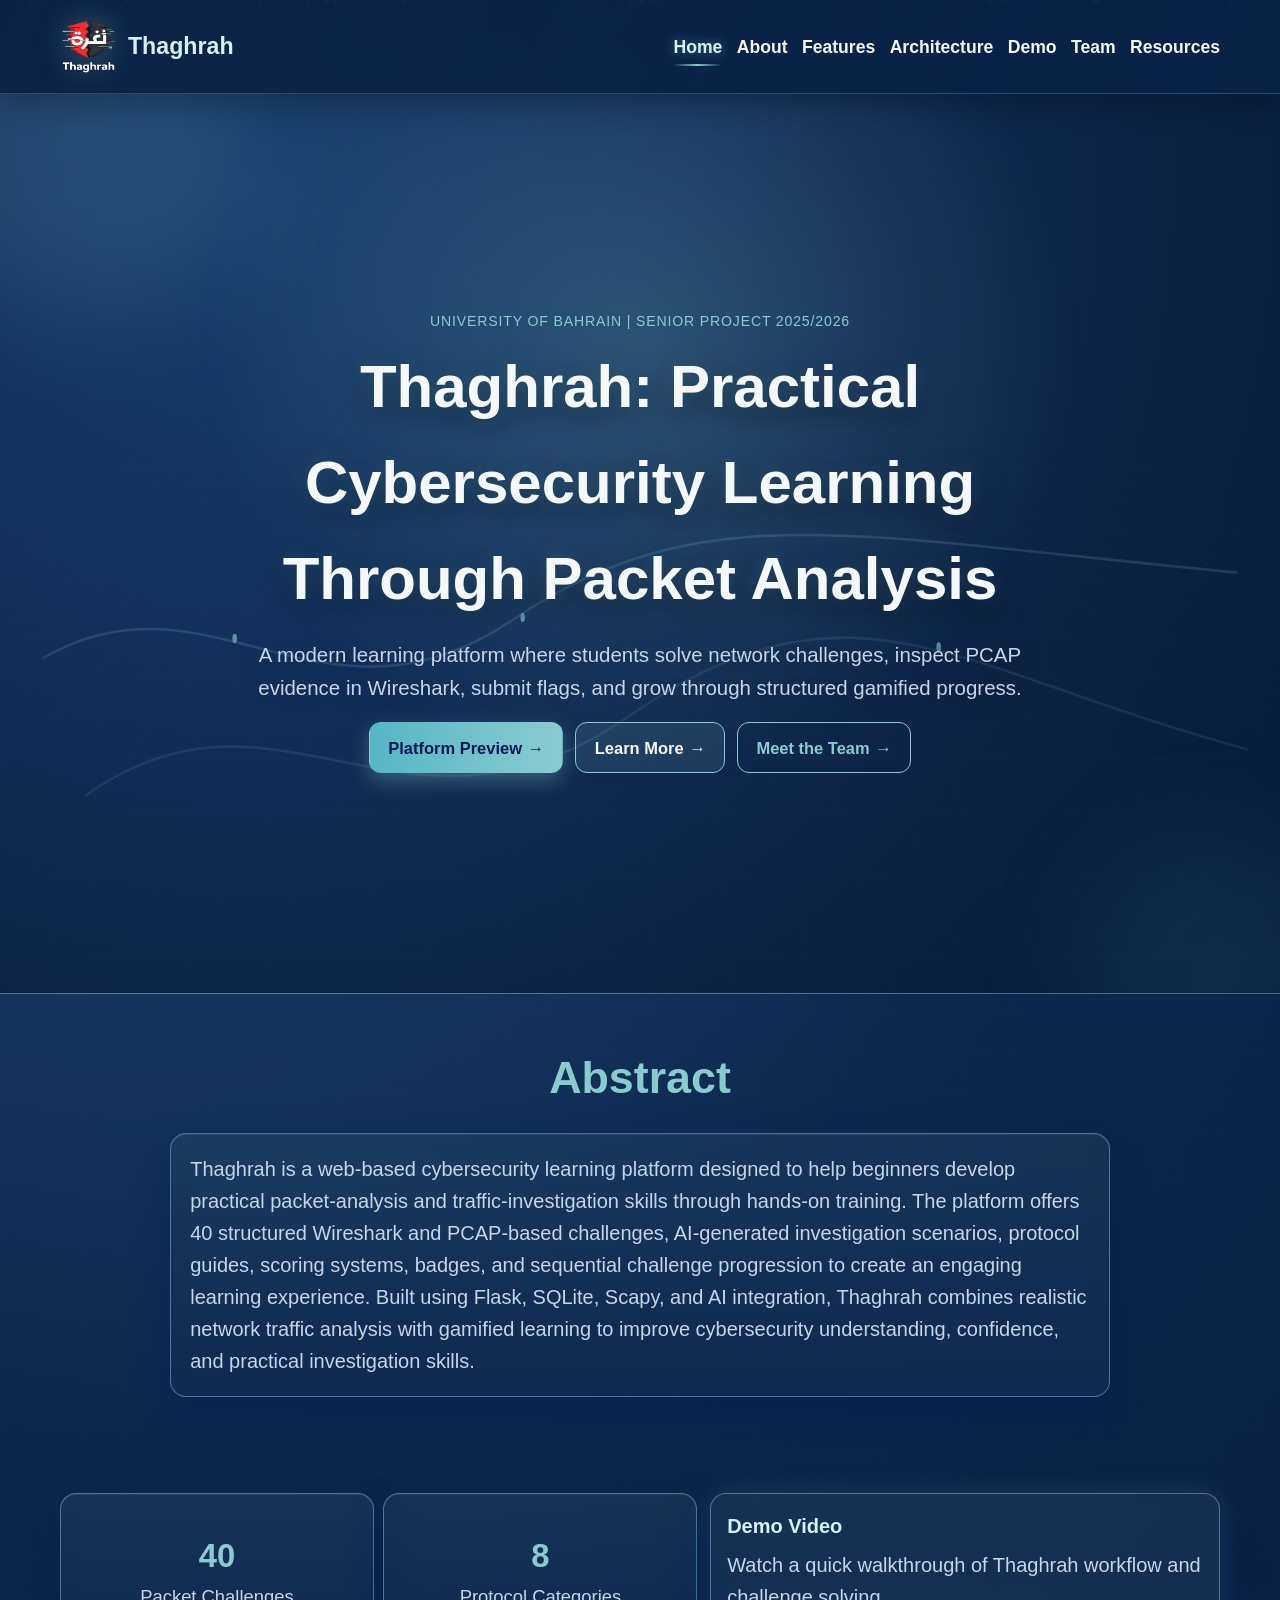
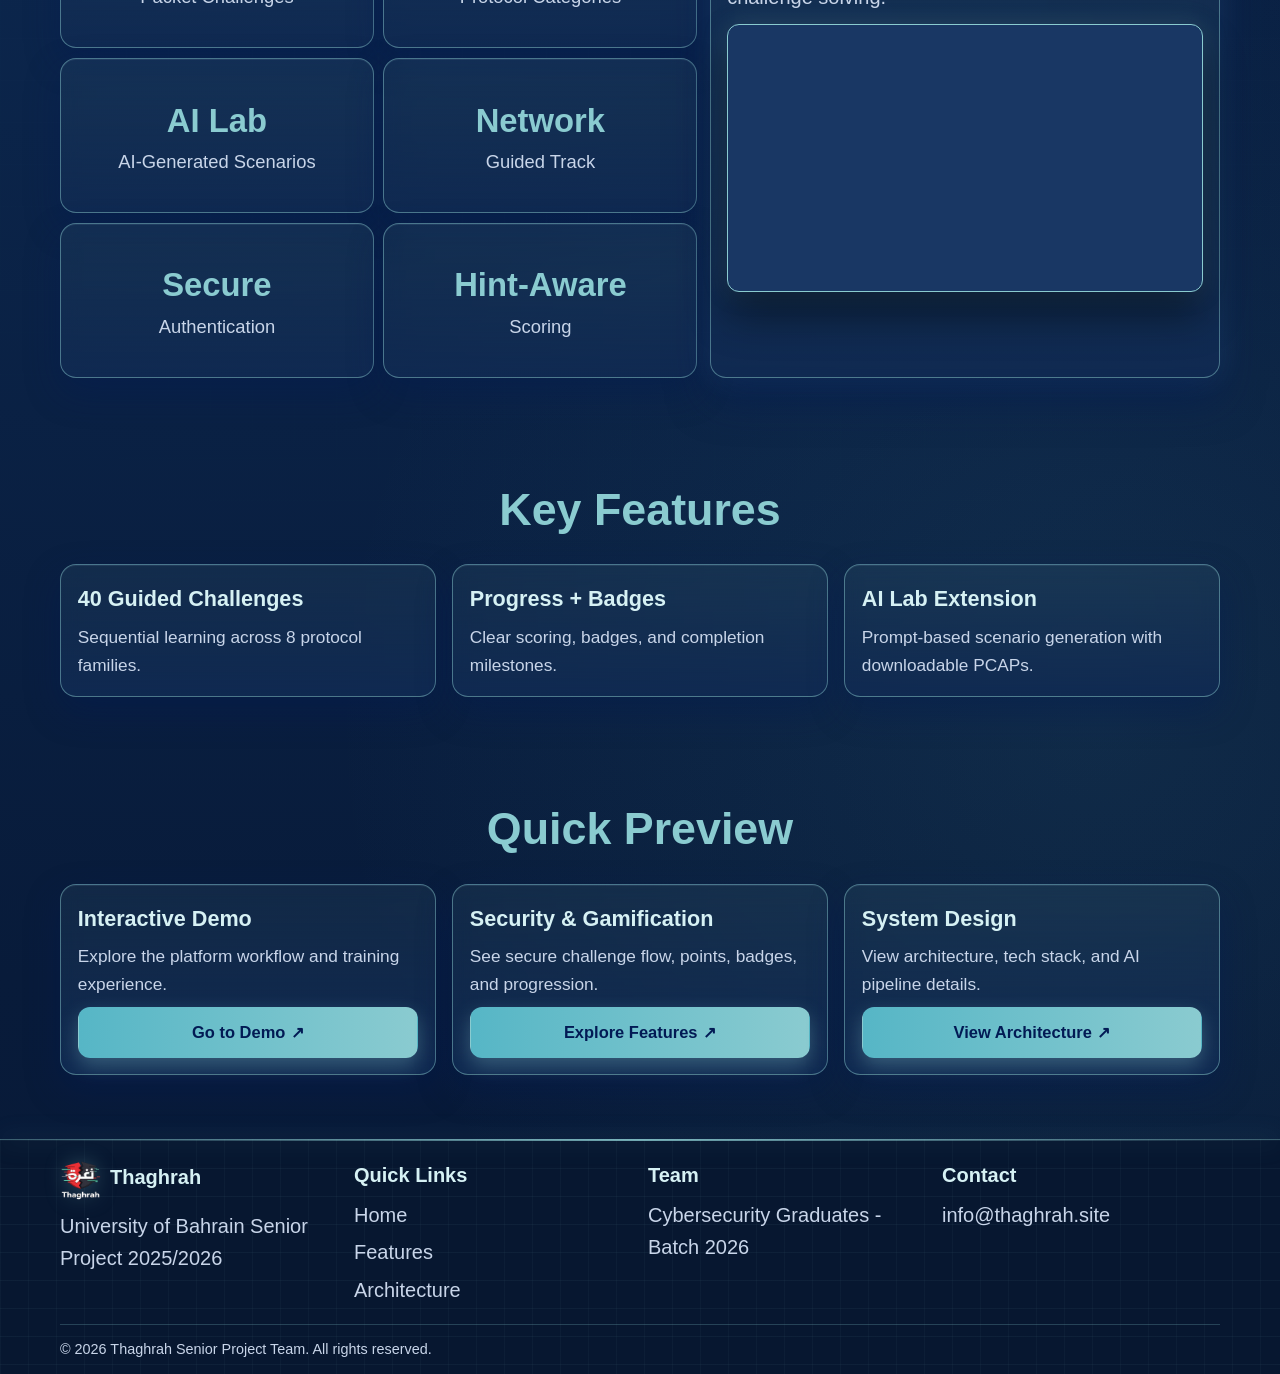
==== index.html @ 017e2196 "abstract" ====
<!doctype html>
<html lang="en">
  <head>
    <meta charset="UTF-8" />
    <meta name="viewport" content="width=device-width, initial-scale=1.0" />
    <title>Thaghrah | Home</title>
    <meta
      name="description"
      content="Thaghrah home page: cybersecurity learning through packet analysis, guided challenges, and AI-assisted Wireshark practice."
    />
    <link rel="stylesheet" href="./styles.css" />
    <script defer src="./js/app.js"></script>
  </head>
  <body data-page="home">
    <div id="site-nav"></div>

    <header class="hero hero-fullscreen">
      <div class="container hero-content">
        <p class="eyebrow">University of Bahrain | Senior Project 2025/2026</p>
        <h2>Thaghrah: Practical Cybersecurity Learning Through Packet Analysis</h2>
        <p class="hero-subtitle">
          A modern learning platform where students solve network challenges, inspect PCAP
          evidence in Wireshark, submit flags, and grow through structured gamified progress.
        </p>
        <div class="hero-actions">
          <a class="btn primary" href="./demo.html">Platform Preview</a>
          <a class="btn ghost" href="./about.html">Learn More</a>
          <a class="btn outline" href="./team.html">Meet the Team</a>
        </div>
      </div>
    </header>

    <main>
      <section class="container section">
        <h3 class="section-heading">Abstract</h3>
        <div class="info-banner">
          Thaghrah is a web-based cybersecurity learning platform designed to help beginners develop practical packet-analysis and traffic-investigation skills through hands-on training. The platform offers 40 structured Wireshark and PCAP-based challenges, AI-generated investigation scenarios, protocol guides, scoring systems, badges, and sequential challenge progression to create an engaging learning experience. Built using Flask, SQLite, Scapy, and AI integration, Thaghrah combines realistic network traffic analysis with gamified learning to improve cybersecurity understanding, confidence, and practical investigation skills.
        </div>
      </section>

      <section class="container section overview-layout">
        <div class="stats-row">
          <div class="mini-stat counter-card">
            <strong class="counter" data-count="40">0</strong><span>Packet Challenges</span>
          </div>
          <div class="mini-stat counter-card">
            <strong class="counter" data-count="8">0</strong><span>Protocol Categories</span>
          </div>
          <div class="mini-stat counter-card">
            <strong class="counter" data-count="1" data-final-text="AI Lab">0</strong><span>AI-Generated Scenarios</span>
          </div>
          <div class="mini-stat counter-card">
            <strong class="counter" data-count="1" data-final-text="Network">0</strong><span>Guided Track</span>
          </div>
          <div class="mini-stat">
            <strong>Secure</strong><span>Authentication</span>
          </div>
          <div class="mini-stat">
            <strong>Hint-Aware</strong><span>Scoring</span>
          </div>
        </div>
        <aside class="demo-video-panel">
          <h4>Demo Video</h4>
          <p>Watch a quick walkthrough of Thaghrah workflow and challenge solving.</p>
          <div class="video-frame">
            <iframe
              src="https://www.youtube.com/embed/"
              title="Thaghrah Demo Video"
              loading="lazy"
              allow="accelerometer; autoplay; clipboard-write; encrypted-media; gyroscope; picture-in-picture; web-share"
              allowfullscreen
            ></iframe>
          </div>
        </aside>
      </section>

      <section class="container section">
        <h3 class="section-heading">Key Features</h3>
        <div class="info-grid">
          <article class="info-card"><h4>40 Guided Challenges</h4><p>Sequential learning across 8 protocol families.</p></article>
          <article class="info-card"><h4>Progress + Badges</h4><p>Clear scoring, badges, and completion milestones.</p></article>
          <article class="info-card"><h4>AI Lab Extension</h4><p>Prompt-based scenario generation with downloadable PCAPs.</p></article>
        </div>
      </section>

      <section class="container section">
        <h3 class="section-heading">Quick Preview</h3>
        <div class="info-grid">
          <article class="info-card"><h4>Interactive Demo</h4><p>Explore the platform workflow and training experience.</p><a class="btn primary block" href="./demo.html">Go to Demo</a></article>
          <article class="info-card"><h4>Security & Gamification</h4><p>See secure challenge flow, points, badges, and progression.</p><a class="btn primary block" href="./features.html">Explore Features</a></article>
          <article class="info-card"><h4>System Design</h4><p>View architecture, tech stack, and AI pipeline details.</p><a class="btn primary block" href="./architecture.html">View Architecture</a></article>
        </div>
      </section>
    </main>

    <div id="site-footer"></div>
    <button id="scrollTopBtn" class="scroll-top" type="button" aria-label="Scroll to top">↑</button>
  </body>
</html>
---- styles.css ----
:root {
  --bg: #081b3a;
  --bg-soft: #102a52;
  --bg-soft-2: #193764;
  --text: #f5f8fb;
  --muted: #c8d5e9;
  --accent: #8acbd0;
  --accent-strong: #56b6c6;
  --accent-soft: #d6f1f4;
  --card-border: #8acbd0;
}

* { box-sizing: border-box; }
html { scroll-behavior: smooth; }
body {
  margin: 0;
  font-family: Inter, Arial, sans-serif;
  line-height: 1.6;
  font-size: 20px;
  background: radial-gradient(circle at 10% 10%, #0f315f 0%, #081b3a 42%, #06132a 100%);
  background-size: 170% 170%;
  animation: bodyGradientShift 20s ease-in-out infinite;
  color: var(--text);
  opacity: 0;
  transform: translateY(16px);
  transition: opacity 0.32s ease, transform 0.42s ease;
  position: relative;
  overflow-x: hidden;
}
body::before,
body::after {
  content: "";
  position: fixed;
  inset: 0;
  pointer-events: none;
  z-index: -2;
}
body::before {
  background:
    linear-gradient(rgba(138, 203, 208, 0.06) 1px, transparent 1px),
    linear-gradient(90deg, rgba(138, 203, 208, 0.05) 1px, transparent 1px);
  background-size: 42px 42px, 42px 42px;
  mask-image: radial-gradient(circle at 50% 35%, rgba(0, 0, 0, 0.75), transparent 78%);
  opacity: 0.38;
}
body::after {
  z-index: -1;
  background:
    radial-gradient(circle at 12% 18%, rgba(138, 203, 208, 0.12) 0%, transparent 34%),
    radial-gradient(circle at 86% 78%, rgba(86, 182, 198, 0.1) 0%, transparent 30%);
}
body.page-ready { opacity: 1; transform: translateY(0); }
body.page-leaving { opacity: 0; transform: translateY(16px) scale(0.995); }

.container { width: min(1160px, 92%); margin: 0 auto; }
.section { padding: 3rem 0; }
a { color: var(--accent); }

.site-nav-wrap {
  position: sticky;
  top: 0;
  z-index: 30;
  backdrop-filter: blur(14px);
  background: linear-gradient(120deg, rgba(8, 27, 58, 0.68), rgba(9, 33, 70, 0.78));
  border-bottom: 1px solid rgba(138, 203, 208, 0.25);
  box-shadow: 0 10px 28px rgba(0, 0, 0, 0.24);
}

.hero {
  background: radial-gradient(circle at 20% 10%, #18406f 0%, #122f5b 36%, #0c2345 68%, #081b3a 100%);
  border-bottom: 1px solid rgba(138, 203, 208, 0.45);
  padding-bottom: 2.1rem;
  min-height: 56vh;
  display: flex;
  flex-direction: column;
  position: relative;
  overflow: hidden;
  isolation: isolate;
}

.nav { display: flex; align-items: center; justify-content: space-between; gap: 1rem; padding: 1.1rem 0; }
.nav h1 { margin: 0; color: var(--accent-soft); font-size: 1.45rem; }
.brand {
  display: inline-flex;
  align-items: center;
  gap: 0.62rem;
  text-decoration: none;
}
.brand-logo {
  width: 58px;
  height: 58px;
  object-fit: contain;
  filter: drop-shadow(0 0 14px rgba(138, 203, 208, 0.3));
}
.menu-toggle { display: none; background: transparent; color: var(--accent); border: 1px solid var(--card-border); border-radius: 10px; padding: 0.5rem 0.8rem; }
.nav-links { display: flex; align-items: center; gap: 0.9rem; }
.nav-links a {
  text-decoration: none;
  color: var(--text);
  font-weight: 600;
  font-size: 1.1rem;
  position: relative;
  transition: color 0.24s ease;
}
.nav-links a::after {
  content: "";
  position: absolute;
  left: 0;
  right: 0;
  bottom: -5px;
  height: 2px;
  background: linear-gradient(90deg, rgba(138, 203, 208, 0), var(--accent), rgba(138, 203, 208, 0));
  transform: scaleX(0);
  transform-origin: center;
  transition: transform 0.28s ease;
}
.nav-links a:hover::after,
.nav-links a.active::after { transform: scaleX(1); }
.nav-links a.active { color: var(--accent-soft); text-shadow: 0 0 12px rgba(138, 203, 208, 0.45); }

.btn {
  text-decoration: none;
  background: linear-gradient(90deg, #5dbcc8 0%, #8acbd0 100%);
  color: #021a54;
  padding: 0.7rem 1.15rem;
  border-radius: 12px;
  font-weight: 700;
  font-size: 1.03rem;
  border: 1px solid transparent;
  box-shadow: 0 8px 20px rgba(138, 203, 208, 0.32);
  transition: transform 0.24s ease, box-shadow 0.24s ease, filter 0.24s ease;
  position: relative;
  overflow: hidden;
}
.btn::after {
  content: "→";
  margin-left: 0.35rem;
  display: inline-block;
  transform: translateX(0);
  transition: transform 0.2s ease;
}
.btn:hover { transform: translateY(-2px) scale(1.015); box-shadow: 0 14px 32px rgba(138, 203, 208, 0.5); filter: saturate(1.08); }
.btn:hover::after { transform: translateX(4px); }
.btn:active { transform: translateY(1px) scale(0.99); }
.btn.ghost { background: rgba(138, 203, 208, 0.12); color: var(--text); border-color: var(--card-border); box-shadow: none; }
.btn.outline { background: transparent; color: var(--accent); border-color: var(--accent); box-shadow: none; }
.btn.primary { background: linear-gradient(90deg, var(--accent-strong) 0%, var(--accent) 100%); }
.btn.block { display: block; width: 100%; text-align: center; margin-top: 0.5rem; }
.btn.block::after { content: "↗"; }

.hero::before,
.hero::after {
  content: "";
  position: absolute;
  border-radius: 999px;
  filter: blur(60px);
  opacity: 0.35;
  pointer-events: none;
}

.hero::before {
  width: 340px;
  height: 340px;
  background: rgba(138, 203, 208, 0.35);
  top: -120px;
  left: -90px;
  animation: heroOrbDriftA 10.5s ease-in-out infinite;
}

.hero::after {
  width: 280px;
  height: 280px;
  background: rgba(86, 182, 198, 0.28);
  bottom: -120px;
  right: -80px;
  animation: heroOrbDriftB 12.5s ease-in-out infinite;
}
.hero-grid,
.hero-spotlight,
.hero-network {
  position: absolute;
  pointer-events: none;
  inset: 0;
}
.hero-grid {
  background:
    linear-gradient(rgba(138, 203, 208, 0.1) 1px, transparent 1px),
    linear-gradient(90deg, rgba(138, 203, 208, 0.08) 1px, transparent 1px);
  background-size: 38px 38px, 38px 38px;
  mask-image: linear-gradient(to bottom, rgba(0, 0, 0, 0.9), transparent 85%);
  opacity: 0.22;
  transform: perspective(600px) rotateX(56deg) translateY(130px);
  transform-origin: center;
}
.hero-spotlight {
  background: radial-gradient(circle at 50% 28%, rgba(138, 203, 208, 0.22), transparent 48%);
  filter: blur(14px);
  animation: heroSpotPulse 7s ease-in-out infinite;
}
.hero-network {
  z-index: 0;
  opacity: 0.62;
  mix-blend-mode: screen;
}
.hero-content h2 {
  text-shadow: 0 8px 30px rgba(0, 0, 0, 0.5), 0 0 22px rgba(138, 203, 208, 0.22);
}
.hero-subtitle {
  text-shadow: 0 4px 22px rgba(2, 26, 84, 0.4);
}
.hero-content > * { position: relative; z-index: 2; }

.hero-content { text-align: center; padding: 2rem 0 0.6rem; position: relative; z-index: 1; }
.hero-content {
  margin-top: auto;
  margin-bottom: auto;
}
.eyebrow { color: var(--accent); text-transform: uppercase; letter-spacing: 0.06em; font-size: 0.88rem; margin: 0 0 0.4rem; }
.hero-content h2 {
  margin: 0.45rem auto 0.75rem;
  font-size: clamp(2.25rem, 4.9vw, 3.75rem);
  max-width: 900px;
  text-wrap: balance;
}
.hero-fullscreen { min-height: 100vh; }
.hero-fullscreen .hero-content {
  margin-top: auto;
  margin-bottom: auto;
  padding: 2.2rem 0 0.4rem;
}
.hero-subtitle { max-width: 840px; margin: 0 auto; color: var(--muted); font-size: 1.28rem; }
.hero-actions { margin-top: 1.1rem; display: flex; justify-content: center; gap: 0.75rem; flex-wrap: wrap; }

.section-heading { text-align: center; color: var(--accent); font-size: clamp(2rem, 3.5vw, 3rem); margin: 0 0 1.2rem; }
.section-heading.left { text-align: left; }
.section-subtitle { text-align: center; color: var(--muted); margin-top: -0.5rem; margin-bottom: 1.2rem; }

.glass {
  background: linear-gradient(180deg, rgba(138, 203, 208, 0.08) 0%, rgba(16, 42, 82, 0.94) 100%);
  border: 1px solid var(--card-border);
  border-radius: 16px;
  box-shadow: 0 10px 24px rgba(2, 26, 84, 0.28);
}

.overview-layout { display: grid; grid-template-columns: 1.25fr 1fr; gap: 0.8rem; align-items: stretch; }
.stats-row { display: grid; grid-template-columns: repeat(2, minmax(0, 1fr)); gap: 0.6rem; }
.mini-stat {
  padding: 1.35rem 1rem;
  min-height: 155px;
  text-align: center;
  display: flex;
  flex-direction: column;
  justify-content: center;
}
.mini-stat strong { display: block; font-size: 2.05rem; color: var(--accent); }
.mini-stat span { color: var(--muted); font-size: 1.15rem; }
.mini-stat, .demo-video-panel, .solution-card, .info-card, .team-card, .resource-card, .security-card, .gamification-card, .category-card, .flow-step, .tech-chip, .content-panel, .info-banner, .architecture-diagram-wrap { background: linear-gradient(180deg, rgba(138, 203, 208, 0.08) 0%, rgba(16, 42, 82, 0.94) 100%); border: 1px solid var(--card-border); border-radius: 16px; box-shadow: 0 10px 24px rgba(2, 26, 84, 0.28); }
.mini-stat, .demo-video-panel, .solution-card, .info-card, .team-card, .resource-card, .security-card, .gamification-card, .category-card, .flow-step, .tech-chip, .content-panel, .info-banner, .architecture-diagram-wrap {
  backdrop-filter: blur(9px);
  border-color: rgba(138, 203, 208, 0.48);
  box-shadow: 0 14px 34px rgba(2, 26, 84, 0.38), inset 0 1px 0 rgba(214, 241, 244, 0.08);
  transition: transform 0.26s ease, box-shadow 0.26s ease, border-color 0.26s ease, filter 0.26s ease;
  position: relative;
}
.mini-stat::before, .demo-video-panel::before, .solution-card::before, .info-card::before, .team-card::before, .resource-card::before, .security-card::before, .gamification-card::before, .category-card::before, .flow-step::before, .tech-chip::before {
  content: "";
  position: absolute;
  inset: -1px;
  border-radius: inherit;
  background: radial-gradient(240px circle at var(--mx, 50%) var(--my, 50%), rgba(138, 203, 208, 0.2), transparent 55%);
  opacity: 0;
  transition: opacity 0.25s ease;
  pointer-events: none;
}
.mini-stat:hover::before, .demo-video-panel:hover::before, .solution-card:hover::before, .info-card:hover::before, .team-card:hover::before, .resource-card:hover::before, .security-card:hover::before, .gamification-card:hover::before, .category-card:hover::before, .flow-step:hover::before, .tech-chip:hover::before { opacity: 1; }

.demo-video-panel {
  padding: 1rem;
  box-shadow: 0 20px 42px rgba(2, 26, 84, 0.5), 0 0 30px rgba(138, 203, 208, 0.15);
}
.demo-video-panel h4 { margin: 0 0 0.4rem; color: var(--accent-soft); font-size: 1.25rem; }
.demo-video-panel p { margin: 0 0 0.7rem; color: var(--muted); }
.video-frame {
  border-radius: 12px;
  overflow: hidden;
  border: 1px solid var(--card-border);
  background: var(--bg-soft-2);
  aspect-ratio: 16 / 9;
  box-shadow: 0 24px 40px rgba(0, 0, 0, 0.42), 0 0 26px rgba(138, 203, 208, 0.17);
}
.video-frame iframe {
  transform: scale(1.01);
  transition: transform 0.55s ease, filter 0.55s ease;
  filter: saturate(1.05) contrast(1.04);
}
.demo-video-panel:hover .video-frame iframe {
  transform: scale(1.03);
}
.video-frame iframe { width: 100%; height: 100%; border: 0; }

.content-panel, .info-banner { padding: 1.2rem; max-width: 940px; margin: 0 auto; color: var(--muted); }
.solution-grid, .info-grid, .team-grid, .resources-grid, .security-grid, .gamification-grid { display: grid; grid-template-columns: repeat(3, minmax(0, 1fr)); gap: 1rem; }
.solution-card, .info-card, .team-card, .resource-card, .security-card, .gamification-card, .category-card { padding: 1.05rem; }
.solution-card:hover, .info-card:hover, .team-card:hover, .resource-card:hover, .security-card:hover, .gamification-card:hover, .category-card:hover, .flow-step:hover, .mini-stat:hover, .tech-chip:hover {
  transform: translateY(-7px) scale(1.01);
  box-shadow: 0 20px 36px rgba(2, 26, 84, 0.52), 0 0 0 1px rgba(138, 203, 208, 0.5), 0 0 20px rgba(138, 203, 208, 0.2);
}
.solution-card h4, .info-card h4, .team-card h4, .resource-card h4, .security-card h4, .gamification-card h4, .category-card h4 { margin: 0 0 0.45rem; color: var(--accent-soft); }
.solution-card h4, .info-card h4, .team-card h4, .resource-card h4, .security-card h4, .gamification-card h4, .category-card h4 { font-size: 1.35rem; }
.solution-card p, .info-card p, .team-card p, .resource-card p, .security-card p, .gamification-card p, .category-card p { margin: 0; color: var(--muted); font-size: 1.08rem; }
.resource-card p { min-height: 58px; margin-bottom: 0.7rem; }
.problem-grid .problem-card {
  min-height: 255px;
  display: flex;
  flex-direction: column;
  gap: 0.5rem;
}
.problem-icon {
  width: 48px;
  height: 48px;
  border-radius: 12px;
  display: grid;
  place-items: center;
  border: 1px solid rgba(138, 203, 208, 0.55);
  background: rgba(138, 203, 208, 0.08);
  box-shadow: 0 0 0 0 rgba(138, 203, 208, 0.32);
  transition: transform 0.24s ease, box-shadow 0.24s ease, background 0.24s ease;
}
.problem-icon svg {
  width: 25px;
  height: 25px;
  stroke: var(--accent-soft);
  stroke-width: 1.7;
  stroke-linecap: round;
  stroke-linejoin: round;
}
.problem-card:hover .problem-icon {
  transform: translateY(-2px) scale(1.04);
  background: rgba(138, 203, 208, 0.16);
  box-shadow: 0 0 16px rgba(138, 203, 208, 0.35);
}

#conclusion .info-grid {
  max-width: 980px;
  margin-left: auto;
  margin-right: auto;
  grid-template-columns: repeat(2, minmax(0, 1fr));
}

.preview-carousel { max-width: 1040px; margin: 0 auto; }
.preview-track { display: grid; }
.preview-slide { display: none; padding: 1rem; border: 1px solid var(--card-border); border-radius: 16px; background: linear-gradient(180deg, rgba(138, 203, 208, 0.08) 0%, rgba(16, 42, 82, 0.94) 100%); box-shadow: 0 22px 38px rgba(0, 0, 0, 0.35); }
.preview-slide.active { display: block; animation: cinematicSlideIn 0.62s cubic-bezier(0.16, 0.84, 0.24, 1); }
.preview-slide h4 { margin: 0 0 0.7rem; color: var(--accent-soft); }
.preview-slide .mockup-screen-wrap {
  padding: 12px;
  border-radius: 14px;
  border: 1px solid rgba(138, 203, 208, 0.35);
  background: linear-gradient(180deg, rgba(255, 255, 255, 0.04), rgba(255, 255, 255, 0.01));
  box-shadow: 0 16px 30px rgba(0, 0, 0, 0.34);
}
.preview-slide .mockup-screen {
  border-radius: 12px;
  border: 1px solid var(--card-border);
  height: 260px;
  margin-bottom: 0.2rem;
  background-size: cover;
  background-position: center;
  cursor: zoom-in;
  position: relative;
  overflow: hidden;
  transition: transform 0.28s ease, box-shadow 0.28s ease;
}
.preview-slide .mockup-screen:hover { transform: scale(1.02); box-shadow: 0 20px 30px rgba(2, 26, 84, 0.45), 0 0 26px rgba(138, 203, 208, 0.24); }
.preview-slide .mockup-screen::after {
  content: "";
  position: absolute;
  inset: 0;
  background: linear-gradient(120deg, rgba(255, 255, 255, 0.06), transparent 30%, transparent 70%, rgba(255, 255, 255, 0.06));
  opacity: 0;
  transition: opacity 0.32s ease;
}
.preview-slide .mockup-screen:hover::after { opacity: 1; }
.browser-chrome {
  height: 28px;
  display: flex;
  align-items: center;
  gap: 6px;
  margin-bottom: 8px;
}
.browser-chrome span {
  width: 10px;
  height: 10px;
  border-radius: 999px;
  background: rgba(214, 241, 244, 0.4);
}
.mock-dashboard { background-image: linear-gradient(120deg, rgba(86,182,198,0.3), rgba(8,27,58,0.9)); }
.mock-challenge { background-image: linear-gradient(120deg, rgba(138,203,208,0.4), rgba(8,27,58,0.95)); }
.mock-ai { background-image: linear-gradient(120deg, rgba(32,113,156,0.45), rgba(8,27,58,0.92)); }
.mock-progress { background-image: linear-gradient(120deg, rgba(86,182,198,0.35), rgba(8,27,58,0.9)); }
.preview-controls { display: flex; justify-content: center; gap: 0.5rem; margin-top: 0.7rem; }
.preview-dot { width: 12px; height: 12px; border-radius: 50%; border: 1px solid var(--accent); background: transparent; }
.preview-dot.active { background: var(--accent); box-shadow: 0 0 14px rgba(138, 203, 208, 0.8); }

.workflow { display: grid; grid-template-columns: repeat(6, minmax(0, 1fr)); gap: 0.75rem; position: relative; }
.flow-step { padding: 0.9rem; text-align: center; position: relative; }
.flow-step span { width: 32px; height: 32px; display: grid; place-items: center; margin: 0 auto 0.45rem; border-radius: 50%; border: 1px solid var(--accent); color: var(--accent); font-weight: 700; }
.flow-step h4 { margin: 0 0 0.35rem; color: var(--accent-soft); font-size: 1rem; }
.flow-step p { margin: 0; color: var(--muted); font-size: 0.9rem; }

.categories-grid { display: grid; grid-template-columns: repeat(4, minmax(0, 1fr)); gap: 0.8rem; }
.category-card { min-height: 130px; }

.split-impact { display: grid; grid-template-columns: 1.25fr 0.75fr; gap: 1rem; align-items: center; }
.impact-list { margin: 0; padding-left: 1.1rem; color: var(--muted); display: grid; gap: 0.45rem; }
.impact-visual { display: grid; place-items: center; gap: 0.6rem; }
.impact-tile { padding: 0.7rem 1rem; border: 1px solid var(--card-border); border-radius: 12px; background: rgba(138, 203, 208, 0.08); color: var(--accent-soft); font-weight: 700; }
.impact-arrow { color: var(--accent); font-size: 1.4rem; }

.architecture-diagram-wrap { padding: 1rem; cursor: zoom-in; transition: box-shadow 0.2s ease; }
.architecture-diagram-wrap:hover { box-shadow: 0 0 0 1px var(--accent), 0 18px 30px rgba(2,26,84,0.45); }
.architecture-diagram { display: block; width: 100%; height: auto; border-radius: 12px; }
.architecture-diagram-wrap figcaption { color: var(--muted); margin-top: 0.45rem; font-size: 0.9rem; text-align: center; }

.progress-bar { height: 10px; border-radius: 999px; background: rgba(138, 203, 208, 0.18); overflow: hidden; margin: 0.35rem 0 0.7rem; }
.progress-bar span {
  display: block;
  height: 100%;
  width: 0;
  background: linear-gradient(90deg, var(--accent-strong), var(--accent));
  box-shadow: 0 0 14px rgba(138, 203, 208, 0.45);
  transition: width 1s cubic-bezier(0.17, 0.84, 0.44, 1);
}
.badge-row { display: flex; gap: 0.35rem; flex-wrap: wrap; margin: 0.35rem 0 0.65rem; }
.badge-row span {
  border: 1px solid var(--card-border);
  border-radius: 999px;
  padding: 0.25rem 0.6rem;
  color: var(--accent-soft);
  font-size: 0.86rem;
  position: relative;
  overflow: hidden;
}
.badge-row span::after {
  content: "";
  position: absolute;
  inset: 0;
  background: linear-gradient(120deg, transparent 20%, rgba(214, 241, 244, 0.32) 50%, transparent 80%);
  transform: translateX(-130%);
  animation: badgeShine 3.2s ease-in-out infinite;
}
.confetti-preview {
  display: flex;
  gap: 0.5rem;
  min-height: 22px;
  margin: 0.35rem 0 0.55rem;
}
.confetti-preview i {
  width: 6px;
  height: 6px;
  border-radius: 2px;
  display: block;
  background: var(--accent);
  animation: confettiFloat 1.3s ease-in-out infinite;
  opacity: 0.85;
}
.confetti-preview i:nth-child(2n) { animation-delay: 0.2s; background: #68d6de; }
.confetti-preview i:nth-child(3n) { animation-delay: 0.38s; background: #9ce8ee; }

.tech-grid { display: grid; grid-template-columns: repeat(3, minmax(0, 1fr)); gap: 0.7rem; max-width: 920px; margin: 0 auto; }
.tech-chip { padding: 0.8rem 1rem; text-align: center; font-weight: 700; color: var(--accent-soft); }
.tech-chip {
  display: grid;
  place-items: center;
  gap: 0.34rem;
  min-height: 90px;
  animation: chipFloat 5.2s ease-in-out infinite;
}
.tech-chip::after {
  content: attr(data-icon);
  width: 36px;
  height: 36px;
  border-radius: 10px;
  display: grid;
  place-items: center;
  font-size: 0.78rem;
  border: 1px solid rgba(138, 203, 208, 0.4);
  background: radial-gradient(circle at 30% 25%, rgba(214, 241, 244, 0.18), rgba(16, 42, 82, 0.7));
  box-shadow: 0 0 18px rgba(138, 203, 208, 0.2);
}
.tech-chip:nth-child(2n) { animation-delay: 0.45s; }

.avatar { width: 72px; height: 72px; border-radius: 50%; border: 2px solid var(--accent); display: grid; place-items: center; margin: 0 auto 0.8rem; font-weight: 700; color: var(--accent-soft); }

.team-card {
  text-align: center;
}

.team-links {
  margin-top: 0.8rem;
  display: flex;
  gap: 0.45rem;
  flex-wrap: wrap;
  justify-content: center;
}

.team-links a {
  text-decoration: none;
  border: 1px solid var(--card-border);
  border-radius: 999px;
  padding: 0.32rem 0.72rem;
  color: var(--accent-soft);
  font-size: 0.9rem;
  transition: all 0.2s ease;
}

.team-links a:hover {
  background: rgba(138, 203, 208, 0.14);
  color: var(--text);
}

.team-link-btn {
  font: inherit;
  cursor: pointer;
  text-decoration: none;
  border: 1px solid var(--card-border);
  border-radius: 999px;
  padding: 0.32rem 0.72rem;
  color: var(--accent-soft);
  font-size: 0.9rem;
  transition: all 0.2s ease;
  background: transparent;
}

.team-link-btn:hover {
  background: rgba(138, 203, 208, 0.14);
  color: var(--text);
}

.supervisor-appreciation {
  margin-top: 2.25rem;
  text-align: center;
}

.supervisor-appreciation-title {
  margin: 0 0 0.85rem;
  font-size: 1.15rem;
  color: var(--accent-soft);
  font-weight: 600;
  letter-spacing: 0.04em;
}

.supervisor-appreciation p {
  margin: 0;
  line-height: 1.65;
  max-width: 720px;
  margin-left: auto;
  margin-right: auto;
}

.supervisor-appreciation strong {
  color: var(--text);
}

.cv-modal {
  position: fixed;
  inset: 0;
  z-index: 60;
  display: none;
  align-items: center;
  justify-content: center;
  padding: 1rem;
}

.cv-modal.open {
  display: flex;
}

.cv-modal-backdrop {
  position: absolute;
  inset: 0;
  background: rgba(0, 5, 20, 0.88);
  cursor: pointer;
}

.cv-modal-panel {
  position: relative;
  z-index: 1;
  width: min(960px, 100%);
  max-height: 92vh;
  display: flex;
  flex-direction: column;
  background: linear-gradient(180deg, rgba(16, 42, 82, 0.98) 0%, rgba(8, 27, 58, 0.99) 100%);
  border: 1px solid var(--card-border);
  border-radius: 16px;
  box-shadow: 0 24px 48px rgba(0, 0, 0, 0.55);
  overflow: hidden;
}

.cv-modal-header {
  display: flex;
  flex-wrap: wrap;
  align-items: center;
  justify-content: space-between;
  gap: 0.75rem;
  padding: 0.85rem 1rem;
  border-bottom: 1px solid rgba(138, 203, 208, 0.35);
}

.cv-modal-title {
  margin: 0;
  font-size: 1.1rem;
  color: var(--accent-soft);
}

.cv-modal-actions {
  display: flex;
  align-items: center;
  gap: 0.5rem;
}

.cv-modal-download {
  font-size: 0.9rem;
  padding: 0.5rem 0.9rem;
}

.cv-modal-close {
  width: 40px;
  height: 40px;
  border-radius: 50%;
  border: 1px solid var(--accent);
  background: #0d2852;
  color: var(--text);
  font-size: 1.5rem;
  line-height: 1;
  cursor: pointer;
}

.cv-modal-body {
  flex: 1;
  min-height: 0;
  display: flex;
  flex-direction: column;
  padding: 0 1rem 1rem;
}

.cv-modal-frame {
  flex: 1;
  min-height: 55vh;
  width: 100%;
  border: 1px solid var(--card-border);
  border-radius: 12px;
  background: #0a1628;
}

.cv-modal-hint {
  margin: 0.65rem 0 0;
  font-size: 0.88rem;
  color: var(--muted);
  text-align: center;
}

.site-footer {
  border-top: 1px solid rgba(138, 203, 208, 0.4);
  padding-top: 1.2rem;
  margin-top: 1rem;
  background:
    linear-gradient(rgba(138, 203, 208, 0.05) 1px, transparent 1px),
    linear-gradient(90deg, rgba(138, 203, 208, 0.04) 1px, transparent 1px),
    #071730;
  background-size: 28px 28px, 28px 28px, auto;
  position: relative;
}
.site-footer::before {
  content: "";
  position: absolute;
  top: -1px;
  left: 0;
  right: 0;
  height: 2px;
  background: linear-gradient(90deg, transparent, rgba(138, 203, 208, 0.8), transparent);
  box-shadow: 0 0 24px rgba(138, 203, 208, 0.35);
}
.footer-grid { display: grid; grid-template-columns: repeat(4, minmax(0, 1fr)); gap: 1rem; }
.footer-brand {
  display: inline-flex;
  align-items: center;
  gap: 0.5rem;
}
.footer-logo {
  width: 42px;
  height: 42px;
  object-fit: contain;
  filter: drop-shadow(0 0 10px rgba(138, 203, 208, 0.28));
}
.footer-grid h4 { margin: 0 0 0.45rem; color: var(--accent-soft); }
.footer-grid p, .footer-grid a { margin: 0; display: block; color: var(--muted); text-decoration: none; margin-bottom: 0.35rem; }
.footer-grid a {
  position: relative;
  width: fit-content;
  transition: color 0.2s ease, transform 0.2s ease;
}
.footer-grid a::after {
  content: "";
  position: absolute;
  left: 0;
  bottom: -2px;
  width: 100%;
  height: 1px;
  background: var(--accent);
  transform: scaleX(0);
  transform-origin: left;
  transition: transform 0.22s ease;
}
.footer-grid a:hover { color: var(--accent-soft); transform: translateX(2px); }
.footer-grid a:hover::after { transform: scaleX(1); }
.footer-bottom { border-top: 1px solid rgba(138, 203, 208, 0.24); margin-top: 0.8rem; padding: 0.8rem 0; color: var(--muted); font-size: 0.9rem; }

.lightbox {
  position: fixed;
  inset: 0;
  background: rgba(0, 5, 20, 0.86);
  display: none;
  align-items: center;
  justify-content: center;
  padding: 1rem;
  z-index: 40;
}
.lightbox.open { display: flex; }
.lightbox img { max-width: min(1200px, 95vw); max-height: 88vh; border-radius: 12px; border: 1px solid var(--accent); box-shadow: 0 20px 40px rgba(0,0,0,0.5); }
.lightbox-close { position: absolute; top: 18px; right: 20px; border: 1px solid var(--accent); background: #0d2852; color: var(--text); font-size: 1.6rem; width: 44px; height: 44px; border-radius: 50%; }

.scroll-top {
  position: fixed;
  right: 18px;
  bottom: 18px;
  width: 44px;
  height: 44px;
  border-radius: 50%;
  border: 1px solid var(--card-border);
  background: rgba(8, 27, 58, 0.9);
  color: var(--accent);
  cursor: pointer;
  display: grid;
  place-items: center;
  opacity: 0;
  transform: translateY(8px);
  pointer-events: none;
  transition: all 0.2s ease;
  z-index: 50;
}
.scroll-top.show {
  opacity: 1;
  transform: translateY(0);
  pointer-events: auto;
}

.reveal { opacity: 0; transform: translateY(16px); transition: opacity 0.55s ease, transform 0.55s ease; }
.reveal.in { opacity: 1; transform: translateY(0); }
.reveal.stagger { transition-delay: calc(var(--stagger-index, 0) * 80ms); }
.heading-reveal { opacity: 0; transform: translateY(18px); transition: opacity 0.5s ease, transform 0.5s ease; }
.heading-reveal.in { opacity: 1; transform: translateY(0); }

.floating-particles {
  position: fixed;
  inset: 0;
  pointer-events: none;
  z-index: -1;
  overflow: hidden;
}
.floating-particles span {
  position: absolute;
  width: 4px;
  height: 4px;
  border-radius: 50%;
  background: rgba(138, 203, 208, 0.5);
  box-shadow: 0 0 10px rgba(138, 203, 208, 0.35);
  animation: floatParticle linear infinite;
}

@keyframes fadeUp {
  from { opacity: 0; transform: translateY(8px); }
  to { opacity: 1; transform: translateY(0); }
}
@keyframes bodyGradientShift {
  0% { background-position: 0% 40%; }
  50% { background-position: 100% 60%; }
  100% { background-position: 0% 40%; }
}
@keyframes floatParticle {
  from { transform: translateY(110vh) scale(0.8); opacity: 0; }
  12% { opacity: 0.7; }
  to { transform: translateY(-15vh) scale(1.2); opacity: 0; }
}
@keyframes badgeShine {
  0%, 72% { transform: translateX(-130%); }
  100% { transform: translateX(130%); }
}
@keyframes confettiFloat {
  0% { transform: translateY(0) rotate(0deg); }
  50% { transform: translateY(-7px) rotate(18deg); }
  100% { transform: translateY(0) rotate(-4deg); }
}
@keyframes chipFloat {
  0%, 100% { transform: translateY(0); }
  50% { transform: translateY(-5px); }
}
@keyframes heroSpotPulse {
  0%, 100% { opacity: 0.6; transform: scale(1); }
  50% { opacity: 0.88; transform: scale(1.04); }
}
@keyframes heroOrbDriftA {
  0%, 100% { transform: translate3d(0, 0, 0); }
  50% { transform: translate3d(22px, -16px, 0); }
}
@keyframes heroOrbDriftB {
  0%, 100% { transform: translate3d(0, 0, 0); }
  50% { transform: translate3d(-18px, 14px, 0); }
}
@keyframes cinematicSlideIn {
  0% { opacity: 0; transform: translateY(18px) scale(0.985); filter: blur(1.3px); }
  100% { opacity: 1; transform: translateY(0) scale(1); filter: blur(0); }
}

@media (max-width: 1080px) {
  .workflow { grid-template-columns: repeat(3, minmax(0, 1fr)); }
  .categories-grid { grid-template-columns: repeat(3, minmax(0, 1fr)); }
}

@media (max-width: 920px) {
  .overview-layout, .split-impact { grid-template-columns: 1fr; }
  .info-grid, .team-grid, .resources-grid, .security-grid, .gamification-grid, .tech-grid { grid-template-columns: 1fr 1fr; }
  .footer-grid { grid-template-columns: 1fr 1fr; }
}

@media (max-width: 680px) {
  body { font-size: 17px; }
  .menu-toggle { display: inline-block; }
  .nav {
    position: relative;
    align-items: flex-start;
    flex-wrap: wrap;
    row-gap: 0.45rem;
  }
  .nav-links {
    order: 3;
    flex: 1 0 100%;
    width: 100%;
    flex-direction: column;
    align-items: flex-start;
    padding-top: 0.6rem;
    padding-bottom: 0;
    max-height: 0;
    overflow: hidden;
    opacity: 0;
    transition: max-height 0.28s ease, opacity 0.22s ease;
  }
  .brand-logo { width: 46px; height: 46px; }
  .nav h1 { font-size: 1.25rem; }
  .nav-links.open {
    max-height: min(78vh, 620px);
    overflow-y: auto;
    -webkit-overflow-scrolling: touch;
    padding-bottom: 0.35rem;
    opacity: 1;
  }
  .hero-content h2 { font-size: clamp(1.8rem, 9vw, 2.5rem); }
  .hero { min-height: 48vh; }
  .hero-fullscreen { min-height: 92vh; }
  .stats-row, .info-grid, .team-grid, .resources-grid, .security-grid, .gamification-grid, .categories-grid, .tech-grid, .workflow, .footer-grid { grid-template-columns: 1fr; }
  #conclusion .info-grid { grid-template-columns: 1fr; }
  .mini-stat { min-height: 130px; }
  .resource-card p { min-height: 0; }
  .hero-network { opacity: 0.42; }
  .hero-content h2 { text-shadow: 0 6px 18px rgba(0, 0, 0, 0.45); }
}

@media (prefers-reduced-motion: reduce) {
  *,
  *::before,
  *::after {
    animation-duration: 0.001ms !important;
    animation-iteration-count: 1 !important;
    transition-duration: 0.001ms !important;
    scroll-behavior: auto !important;
  }
}
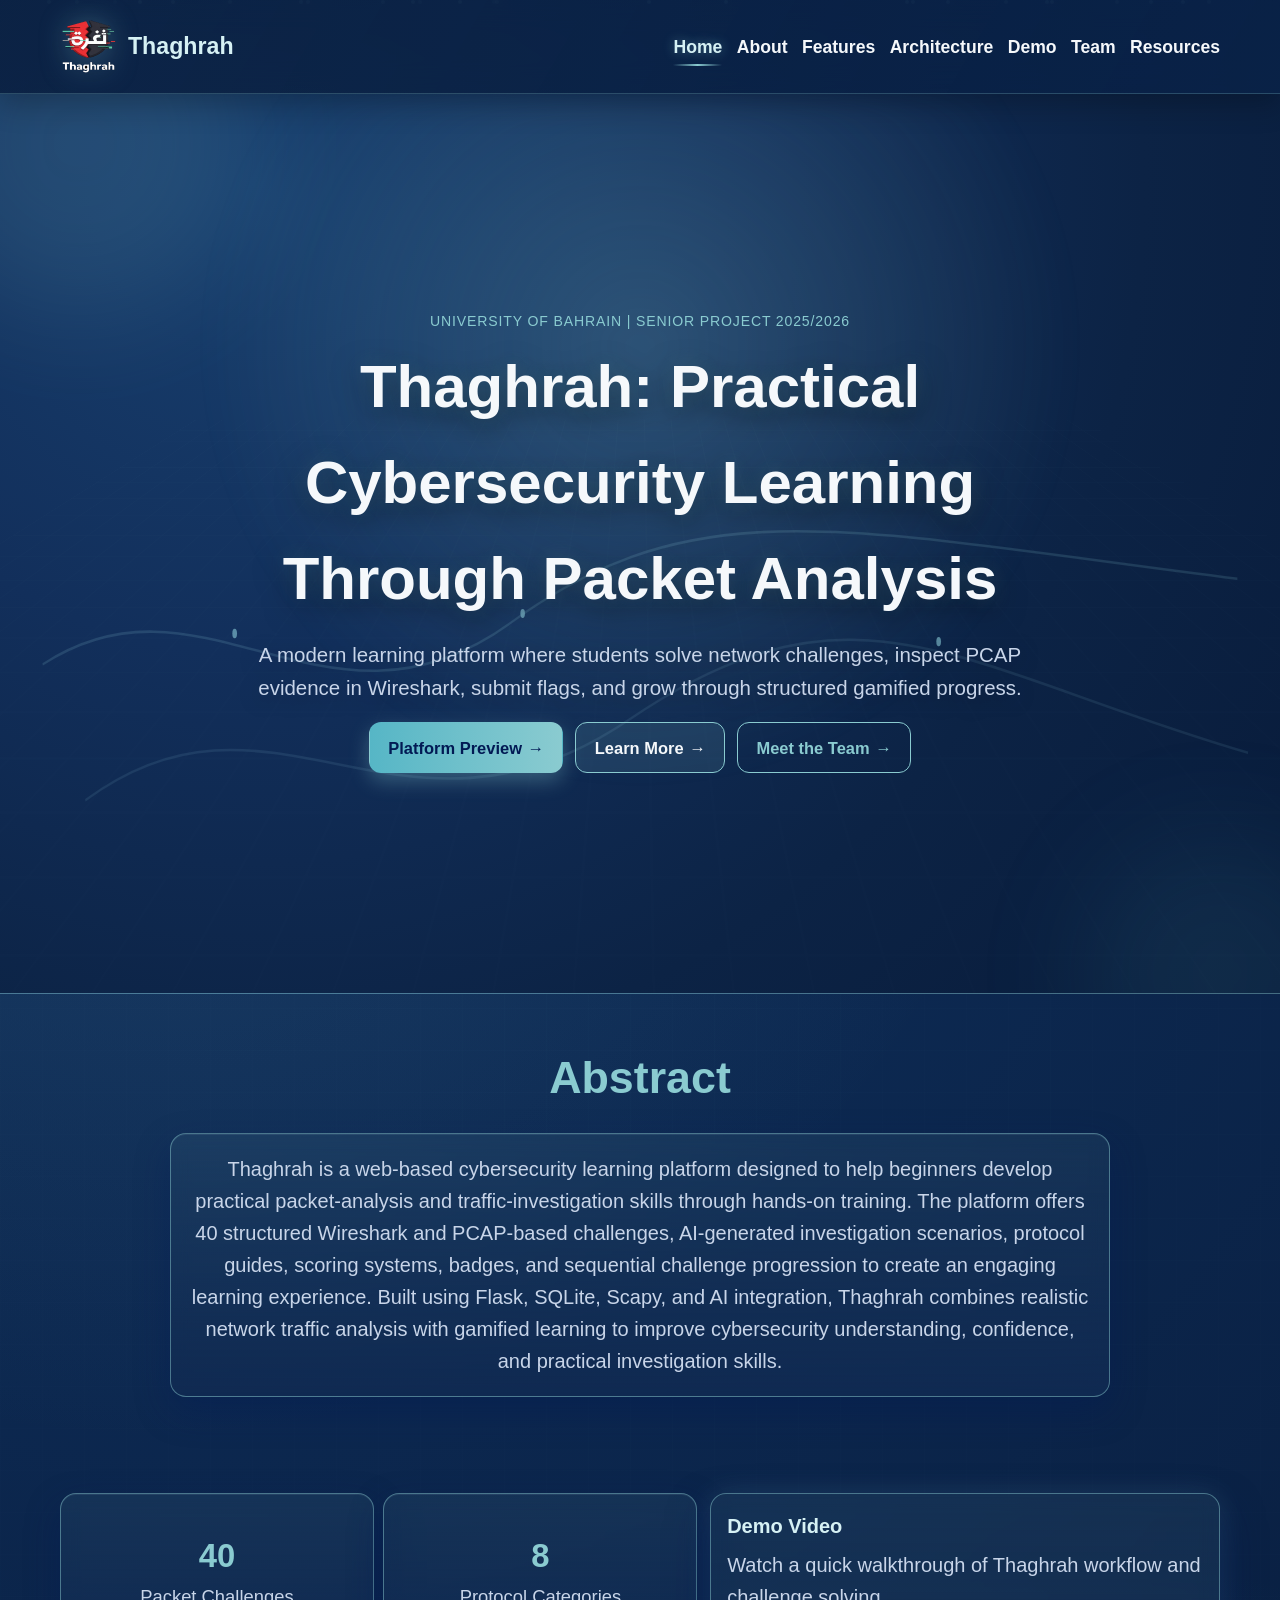
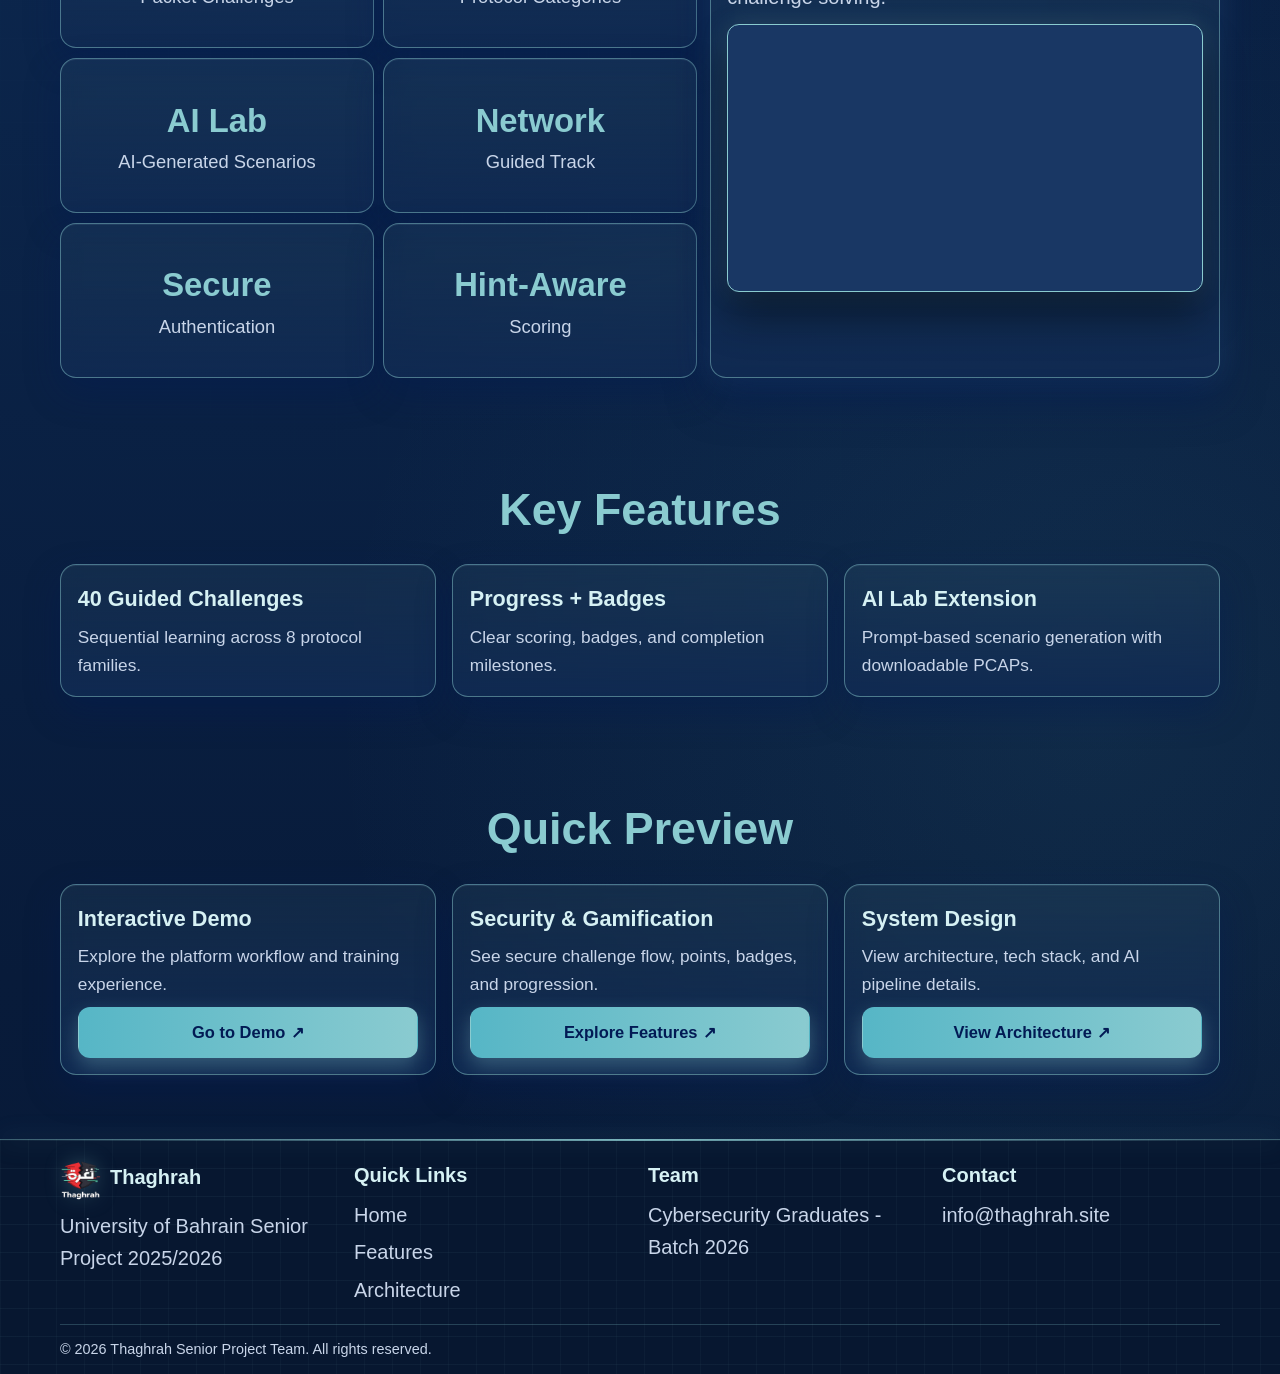
==== commit 6ca09f87: "architecture" ====
--- a/index.html
+++ b/index.html
@@ -33,7 +33,7 @@
     <main>
       <section class="container section">
         <h3 class="section-heading">Abstract</h3>
-        <div class="info-banner">
+        <div class="info-banner abstract-banner">
           Thaghrah is a web-based cybersecurity learning platform designed to help beginners develop practical packet-analysis and traffic-investigation skills through hands-on training. The platform offers 40 structured Wireshark and PCAP-based challenges, AI-generated investigation scenarios, protocol guides, scoring systems, badges, and sequential challenge progression to create an engaging learning experience. Built using Flask, SQLite, Scapy, and AI integration, Thaghrah combines realistic network traffic analysis with gamified learning to improve cybersecurity understanding, confidence, and practical investigation skills.
         </div>
       </section>
--- a/styles.css
+++ b/styles.css
@@ -235,6 +235,31 @@
 .section-heading.left { text-align: left; }
 .section-subtitle { text-align: center; color: var(--muted); margin-top: -0.5rem; margin-bottom: 1.2rem; }
 
+.abstract-ar {
+  direction: rtl;
+  text-align: center;
+  line-height: 1.95;
+  font-family: system-ui, "Segoe UI", Tahoma, "Arial Unicode MS", Arial, sans-serif;
+  font-size: clamp(1.12rem, 2.1vw, 1.38rem);
+}
+.abstract-ar p {
+  margin: 0 auto 1.15rem;
+  max-width: 52rem;
+  color: var(--text);
+}
+.abstract-ar p:last-child {
+  margin-bottom: 0;
+}
+
+.back-to-resources {
+  display: flex;
+  justify-content: center;
+  margin-top: 1.75rem;
+}
+.back-to-resources .btn::after {
+  content: none;
+}
+
 .glass {
   background: linear-gradient(180deg, rgba(138, 203, 208, 0.08) 0%, rgba(16, 42, 82, 0.94) 100%);
   border: 1px solid var(--card-border);
@@ -299,7 +324,33 @@
 .video-frame iframe { width: 100%; height: 100%; border: 0; }
 
 .content-panel, .info-banner { padding: 1.2rem; max-width: 940px; margin: 0 auto; color: var(--muted); }
+.abstract-banner {
+  text-align: center;
+}
 .solution-grid, .info-grid, .team-grid, .resources-grid, .security-grid, .gamification-grid { display: grid; grid-template-columns: repeat(3, minmax(0, 1fr)); gap: 1rem; }
+.info-grid.objectives-grid {
+  grid-template-columns: repeat(2, minmax(0, 1fr));
+  max-width: 980px;
+  margin-left: auto;
+  margin-right: auto;
+}
+.info-grid.conclusion-split-grid {
+  grid-template-columns: repeat(2, minmax(0, 1fr));
+  max-width: 1100px;
+  margin-left: auto;
+  margin-right: auto;
+}
+
+/* About page — centered copy inside cards and overview banner */
+body[data-page="about"] .info-card {
+  text-align: center;
+}
+body[data-page="about"] .problem-grid .problem-card {
+  align-items: center;
+}
+body[data-page="about"] .info-banner {
+  text-align: center;
+}
 .solution-card, .info-card, .team-card, .resource-card, .security-card, .gamification-card, .category-card { padding: 1.05rem; }
 .solution-card:hover, .info-card:hover, .team-card:hover, .resource-card:hover, .security-card:hover, .gamification-card:hover, .category-card:hover, .flow-step:hover, .mini-stat:hover, .tech-chip:hover {
   transform: translateY(-7px) scale(1.01);
@@ -420,7 +471,39 @@
 .architecture-diagram-wrap { padding: 1rem; cursor: zoom-in; transition: box-shadow 0.2s ease; }
 .architecture-diagram-wrap:hover { box-shadow: 0 0 0 1px var(--accent), 0 18px 30px rgba(2,26,84,0.45); }
 .architecture-diagram { display: block; width: 100%; height: auto; border-radius: 12px; }
-.architecture-diagram-wrap figcaption { color: var(--muted); margin-top: 0.45rem; font-size: 0.9rem; text-align: center; }
+.architecture-diagram-wrap figcaption.diagram-zoom-caption {
+  display: inline-flex;
+  align-items: center;
+  justify-content: center;
+  gap: 0.45rem;
+  margin: 1rem auto 0;
+  padding: 0.55rem 1.2rem;
+  width: fit-content;
+  max-width: min(100%, 420px);
+  font-size: 0.92rem;
+  font-weight: 600;
+  letter-spacing: 0.02em;
+  color: var(--accent-soft);
+  background: linear-gradient(180deg, rgba(138, 203, 208, 0.16) 0%, rgba(16, 42, 82, 0.55) 100%);
+  border: 1px solid rgba(138, 203, 208, 0.42);
+  border-radius: 999px;
+  box-shadow:
+    inset 0 1px 0 rgba(214, 241, 244, 0.14),
+    0 8px 22px rgba(2, 26, 84, 0.42);
+  transition: border-color 0.22s ease, box-shadow 0.22s ease, color 0.22s ease, transform 0.22s ease;
+}
+.architecture-diagram-wrap:hover figcaption.diagram-zoom-caption {
+  border-color: rgba(138, 203, 208, 0.75);
+  color: var(--text);
+  box-shadow:
+    inset 0 1px 0 rgba(214, 241, 244, 0.22),
+    0 10px 28px rgba(138, 203, 208, 0.18);
+  transform: translateY(-1px);
+}
+.architecture-diagram-wrap figcaption .diagram-zoom-icon {
+  flex-shrink: 0;
+  opacity: 0.95;
+}
 
 .progress-bar { height: 10px; border-radius: 999px; background: rgba(138, 203, 208, 0.18); overflow: hidden; margin: 0.35rem 0 0.7rem; }
 .progress-bar span {
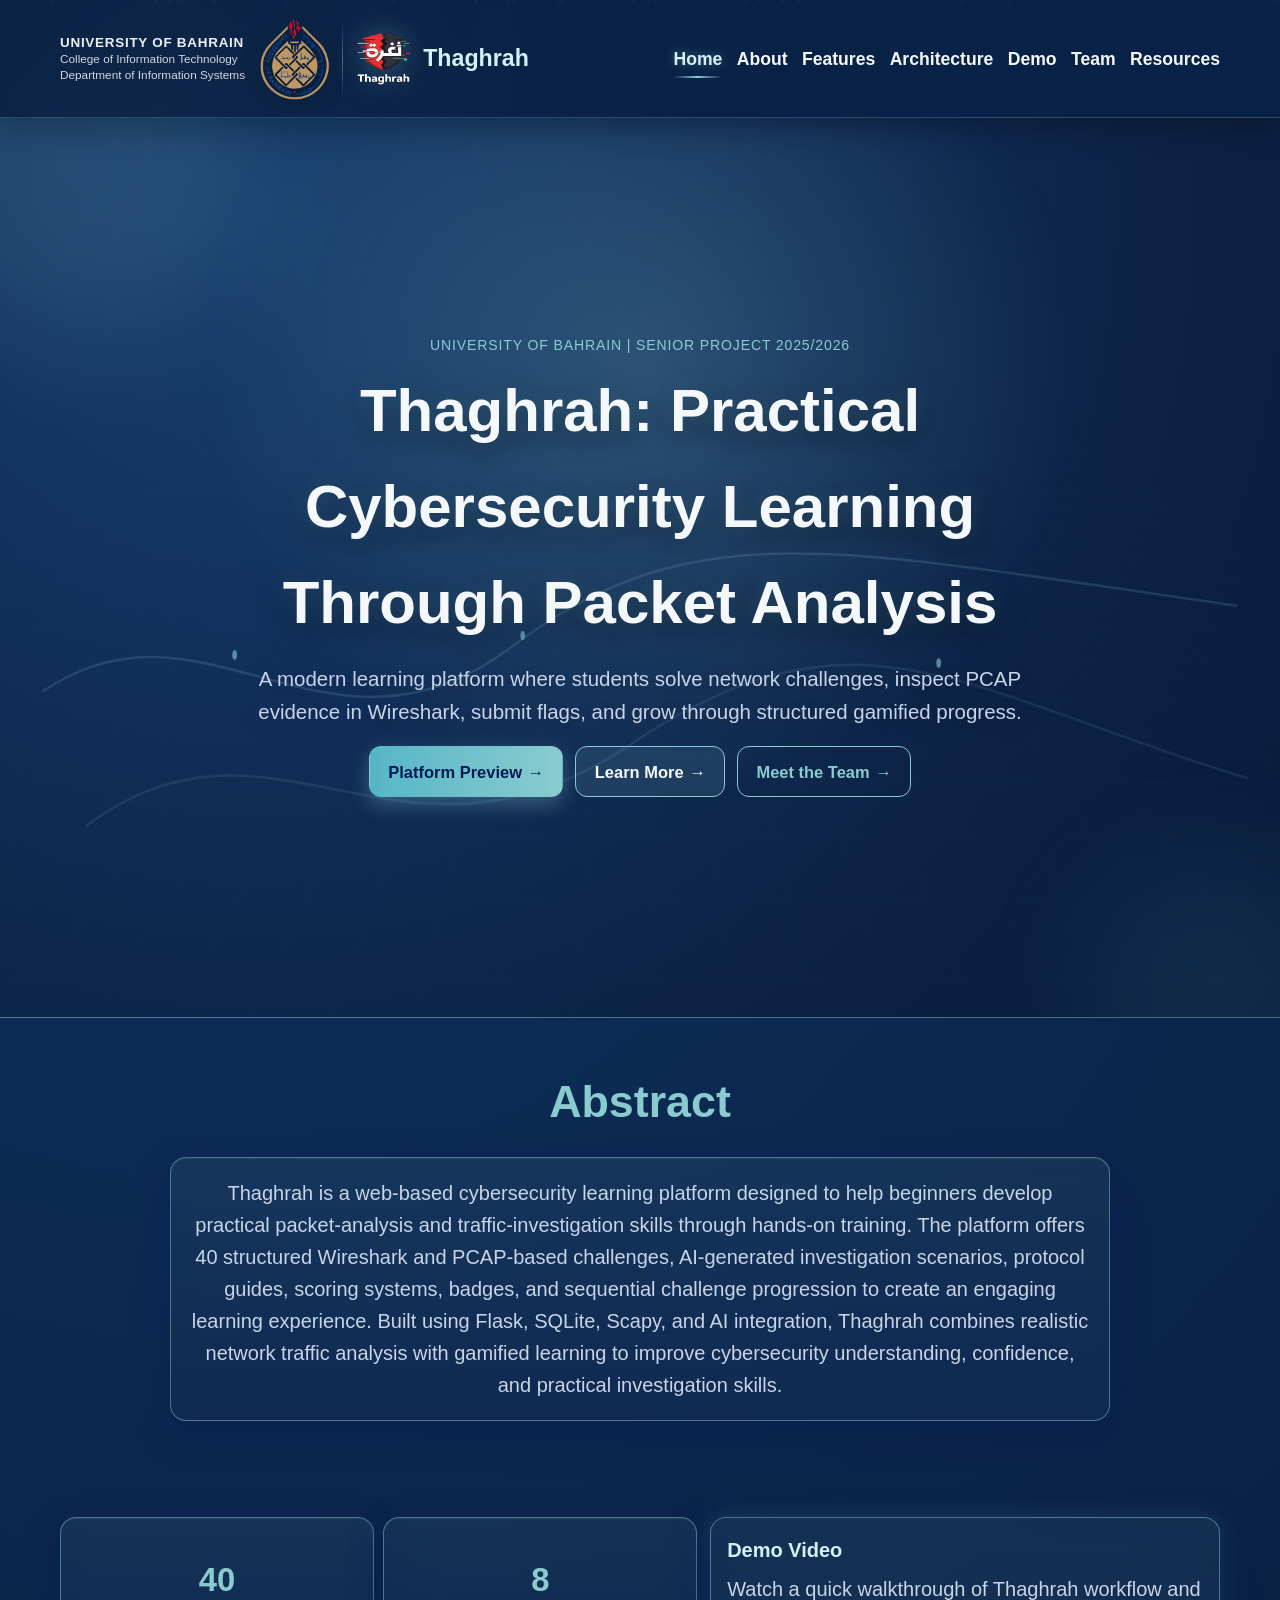
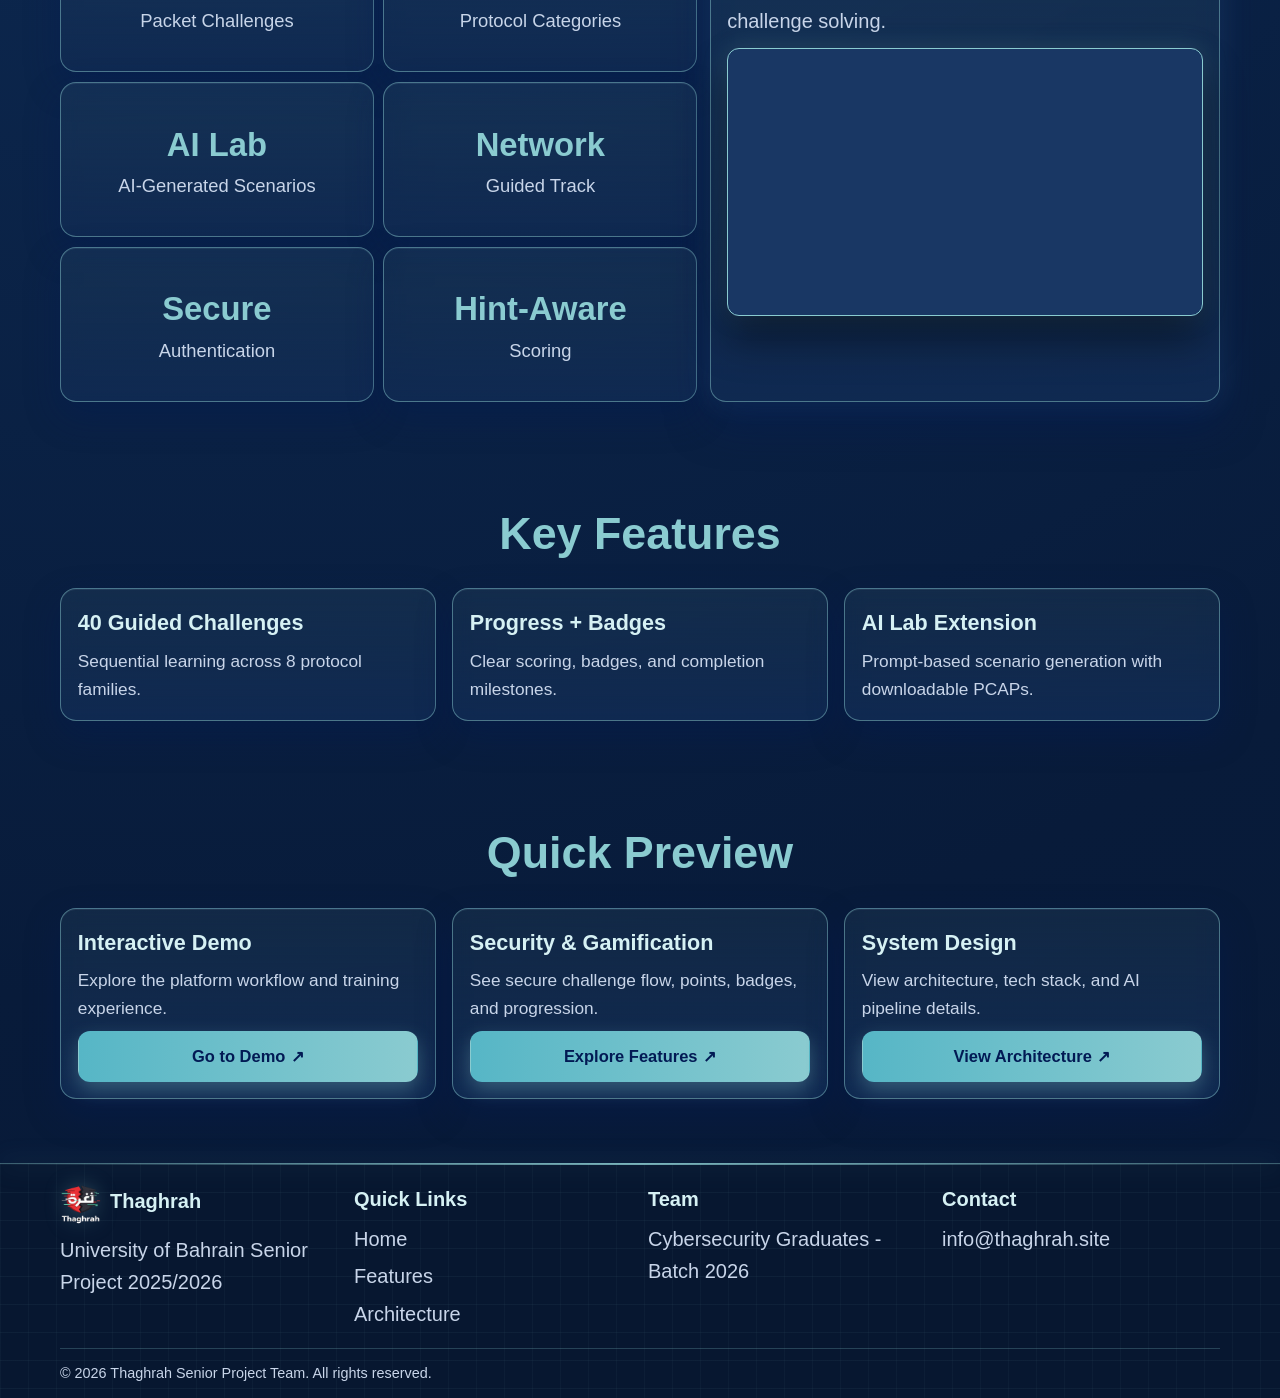
==== commit 1e0ded32: "video preview" ====
--- a/index.html
+++ b/index.html
@@ -3,6 +3,7 @@
   <head>
     <meta charset="UTF-8" />
     <meta name="viewport" content="width=device-width, initial-scale=1.0" />
+    <meta name="referrer" content="strict-origin-when-cross-origin" />
     <title>Thaghrah | Home</title>
     <meta
       name="description"
@@ -64,9 +65,10 @@
           <p>Watch a quick walkthrough of Thaghrah workflow and challenge solving.</p>
           <div class="video-frame">
             <iframe
-              src="https://www.youtube.com/embed/"
+              src="https://www.youtube.com/embed/C9HqBI3txdY?rel=0"
               title="Thaghrah Demo Video"
               loading="lazy"
+              referrerpolicy="strict-origin-when-cross-origin"
               allow="accelerometer; autoplay; clipboard-write; encrypted-media; gyroscope; picture-in-picture; web-share"
               allowfullscreen
             ></iframe>
--- a/styles.css
+++ b/styles.css
@@ -22,8 +22,7 @@
   animation: bodyGradientShift 20s ease-in-out infinite;
   color: var(--text);
   opacity: 0;
-  transform: translateY(16px);
-  transition: opacity 0.32s ease, transform 0.42s ease;
+  transition: opacity 0.32s ease;
   position: relative;
   overflow-x: hidden;
 }
@@ -49,8 +48,8 @@
     radial-gradient(circle at 12% 18%, rgba(138, 203, 208, 0.12) 0%, transparent 34%),
     radial-gradient(circle at 86% 78%, rgba(86, 182, 198, 0.1) 0%, transparent 30%);
 }
-body.page-ready { opacity: 1; transform: translateY(0); }
-body.page-leaving { opacity: 0; transform: translateY(16px) scale(0.995); }
+body.page-ready { opacity: 1; }
+body.page-leaving { opacity: 0; }
 
 .container { width: min(1160px, 92%); margin: 0 auto; }
 .section { padding: 3rem 0; }
@@ -79,12 +78,81 @@
 }
 
 .nav { display: flex; align-items: center; justify-content: space-between; gap: 1rem; padding: 1.1rem 0; }
+.nav-brand-group {
+  display: flex;
+  align-items: center;
+  flex-wrap: nowrap;
+  gap: clamp(0.45rem, 1.2vw, 0.75rem);
+  flex: 1 1 auto;
+  min-width: 0;
+}
+.university-nav-block {
+  display: flex;
+  align-items: center;
+  gap: clamp(0.45rem, 1.2vw, 1.15rem);
+  flex: 0 1 auto;
+  min-width: 0;
+  text-decoration: none;
+  color: inherit;
+  background: transparent;
+  border: 0;
+  box-shadow: none;
+  opacity: 0.97;
+  transition: opacity 0.2s ease;
+}
+.university-nav-block:hover {
+  opacity: 1;
+}
+.university-nav-text {
+  display: flex;
+  flex-direction: column;
+  align-items: flex-start;
+  gap: 0.08rem;
+  text-align: left;
+  line-height: 1.22;
+  max-width: min(42vw, 22rem);
+}
+.university-nav-title {
+  font-size: clamp(0.78rem, 1.05vw, 1.05rem);
+  font-weight: 800;
+  letter-spacing: 0.055em;
+  text-transform: uppercase;
+  color: var(--text);
+}
+.university-nav-line {
+  font-size: clamp(0.68rem, 0.92vw, 0.92rem);
+  font-weight: 500;
+  color: rgba(245, 248, 251, 0.88);
+}
+.university-nav-logo-wrap {
+  display: flex;
+  align-items: center;
+  line-height: 0;
+  flex-shrink: 0;
+  filter: drop-shadow(0 3px 12px rgba(0, 0, 0, 0.4));
+}
+.university-nav-logo {
+  height: clamp(64px, 7.5vw, 82px);
+  width: auto;
+  max-height: 82px;
+  object-fit: contain;
+  display: block;
+}
+.nav-brand-divider {
+  width: 1px;
+  align-self: stretch;
+  min-height: 64px;
+  background: linear-gradient(180deg, transparent, rgba(138, 203, 208, 0.45), transparent);
+  flex-shrink: 0;
+}
 .nav h1 { margin: 0; color: var(--accent-soft); font-size: 1.45rem; }
 .brand {
   display: inline-flex;
   align-items: center;
   gap: 0.62rem;
   text-decoration: none;
+  min-width: 0;
+  flex-shrink: 0;
 }
 .brand-logo {
   width: 58px;
@@ -235,16 +303,23 @@
 .section-heading.left { text-align: left; }
 .section-subtitle { text-align: center; color: var(--muted); margin-top: -0.5rem; margin-bottom: 1.2rem; }
 
+.info-banner.abstract-ar {
+  padding: 1.75rem 2rem;
+  max-width: 52rem;
+  color: var(--text);
+}
 .abstract-ar {
   direction: rtl;
-  text-align: center;
-  line-height: 1.95;
-  font-family: system-ui, "Segoe UI", Tahoma, "Arial Unicode MS", Arial, sans-serif;
-  font-size: clamp(1.12rem, 2.1vw, 1.38rem);
+  text-align: right;
+  line-height: 2;
+  font-family: system-ui, "Segoe UI", Tahoma, "Noto Naskh Arabic", "Arial Unicode MS", Arial, sans-serif;
+  font-size: clamp(1.05rem, 2.2vw, 1.32rem);
+  hyphens: none;
+  text-wrap: pretty;
 }
 .abstract-ar p {
-  margin: 0 auto 1.15rem;
-  max-width: 52rem;
+  margin: 0 0 1.35rem;
+  max-width: none;
   color: var(--text);
 }
 .abstract-ar p:last-child {
@@ -306,6 +381,7 @@
 .demo-video-panel h4 { margin: 0 0 0.4rem; color: var(--accent-soft); font-size: 1.25rem; }
 .demo-video-panel p { margin: 0 0 0.7rem; color: var(--muted); }
 .video-frame {
+  position: relative;
   border-radius: 12px;
   overflow: hidden;
   border: 1px solid var(--card-border);
@@ -323,6 +399,78 @@
 }
 .video-frame iframe { width: 100%; height: 100%; border: 0; }
 
+.demo-videos-wrap {
+  max-width: 980px;
+  margin: 0 auto;
+}
+.demo-tabs {
+  display: flex;
+  flex-wrap: wrap;
+  justify-content: center;
+  gap: 0.55rem;
+  margin-bottom: 1.1rem;
+}
+.demo-tab {
+  font: inherit;
+  font-size: 0.95rem;
+  font-weight: 600;
+  color: var(--muted);
+  background: rgba(8, 27, 58, 0.65);
+  border: 1px solid rgba(138, 203, 208, 0.4);
+  border-radius: 999px;
+  padding: 0.55rem 1rem;
+  cursor: pointer;
+  transition: color 0.2s ease, background 0.2s ease, border-color 0.2s ease, box-shadow 0.2s ease;
+}
+.demo-tab:hover {
+  color: var(--accent-soft);
+  border-color: var(--accent);
+}
+.demo-tab.active {
+  color: var(--bg);
+  background: linear-gradient(135deg, var(--accent) 0%, var(--accent-strong) 100%);
+  border-color: var(--accent);
+  box-shadow: 0 0 18px rgba(138, 203, 208, 0.45);
+}
+.demo-tab-panels {
+  position: relative;
+}
+.demo-tab-panel {
+  display: none;
+  animation: cinematicSlideIn 0.45s cubic-bezier(0.16, 0.84, 0.24, 1);
+}
+.demo-tab-panel.active {
+  display: block;
+}
+.demo-tab-panel[dir="rtl"] h4,
+.demo-tab-panel[dir="rtl"] p {
+  text-align: right;
+}
+.video-placeholder {
+  display: none;
+  place-items: center;
+  text-align: center;
+  padding: 2rem 1.25rem;
+  min-height: min(52vw, 280px);
+  color: var(--muted);
+  font-size: 0.95rem;
+  line-height: 1.55;
+}
+.video-placeholder p { margin: 0; max-width: 28rem; }
+.video-placeholder strong,
+.video-placeholder code {
+  color: var(--accent-soft);
+}
+.video-frame.is-empty .video-placeholder {
+  display: grid;
+  position: absolute;
+  inset: 0;
+  z-index: 1;
+}
+.video-frame.is-empty .demo-video-embed {
+  display: none;
+}
+
 .content-panel, .info-banner { padding: 1.2rem; max-width: 940px; margin: 0 auto; color: var(--muted); }
 .abstract-banner {
   text-align: center;
@@ -339,6 +487,19 @@
   max-width: 1100px;
   margin-left: auto;
   margin-right: auto;
+  gap: 1.25rem;
+}
+.conclusion-split-grid .info-card {
+  padding: 1.2rem 1.35rem;
+}
+.conclusion-split-grid .impact-list {
+  gap: 0.7rem;
+  line-height: 1.55;
+  font-size: 1.02rem;
+}
+body[data-page="about"] .conclusion-split-grid .info-card,
+body[data-page="about"] .conclusion-split-grid .impact-list {
+  text-align: left;
 }
 
 /* About page — centered copy inside cards and overview banner */
@@ -360,6 +521,15 @@
 .solution-card h4, .info-card h4, .team-card h4, .resource-card h4, .security-card h4, .gamification-card h4, .category-card h4 { font-size: 1.35rem; }
 .solution-card p, .info-card p, .team-card p, .resource-card p, .security-card p, .gamification-card p, .category-card p { margin: 0; color: var(--muted); font-size: 1.08rem; }
 .resource-card p { min-height: 58px; margin-bottom: 0.7rem; }
+.resource-card > a.btn {
+  position: relative;
+  z-index: 2;
+  pointer-events: auto;
+  cursor: pointer;
+}
+.resource-card {
+  isolation: isolate;
+}
 .problem-grid .problem-card {
   min-height: 255px;
   display: flex;
@@ -398,22 +568,26 @@
   grid-template-columns: repeat(2, minmax(0, 1fr));
 }
 
-.preview-carousel { max-width: 1040px; margin: 0 auto; }
+.preview-carousel { max-width: min(1160px, 96vw); margin: 0 auto; }
 .preview-track { display: grid; }
 .preview-slide { display: none; padding: 1rem; border: 1px solid var(--card-border); border-radius: 16px; background: linear-gradient(180deg, rgba(138, 203, 208, 0.08) 0%, rgba(16, 42, 82, 0.94) 100%); box-shadow: 0 22px 38px rgba(0, 0, 0, 0.35); }
 .preview-slide.active { display: block; animation: cinematicSlideIn 0.62s cubic-bezier(0.16, 0.84, 0.24, 1); }
 .preview-slide h4 { margin: 0 0 0.7rem; color: var(--accent-soft); }
 .preview-slide .mockup-screen-wrap {
-  padding: 12px;
+  padding: 8px;
   border-radius: 14px;
   border: 1px solid rgba(138, 203, 208, 0.35);
   background: linear-gradient(180deg, rgba(255, 255, 255, 0.04), rgba(255, 255, 255, 0.01));
   box-shadow: 0 16px 30px rgba(0, 0, 0, 0.34);
+  width: 100%;
+  max-width: 100%;
+  box-sizing: border-box;
 }
 .preview-slide .mockup-screen {
   border-radius: 12px;
   border: 1px solid var(--card-border);
-  height: 260px;
+  height: min(380px, 52vh);
+  max-height: 440px;
   margin-bottom: 0.2rem;
   background-size: cover;
   background-position: center;
@@ -445,11 +619,26 @@
   border-radius: 999px;
   background: rgba(214, 241, 244, 0.4);
 }
-.mock-dashboard { background-image: linear-gradient(120deg, rgba(86,182,198,0.3), rgba(8,27,58,0.9)); }
-.mock-challenge { background-image: linear-gradient(120deg, rgba(138,203,208,0.4), rgba(8,27,58,0.95)); }
-.mock-ai { background-image: linear-gradient(120deg, rgba(32,113,156,0.45), rgba(8,27,58,0.92)); }
-.mock-progress { background-image: linear-gradient(120deg, rgba(86,182,198,0.35), rgba(8,27,58,0.9)); }
-.preview-controls { display: flex; justify-content: center; gap: 0.5rem; margin-top: 0.7rem; }
+.preview-slide .mockup-screen.mock-screen-photo {
+  height: auto;
+  min-height: 0;
+  max-height: none;
+  width: 100%;
+  padding: 0;
+  background-color: #070f22;
+  background-image: none;
+  line-height: 0;
+}
+.preview-slide .mockup-screen.mock-screen-photo img {
+  width: 100%;
+  height: auto;
+  max-height: min(62vh, 520px);
+  object-fit: contain;
+  object-position: top center;
+  display: block;
+  border-radius: inherit;
+}
+.preview-controls { display: flex; justify-content: center; flex-wrap: wrap; gap: 0.5rem; margin-top: 0.7rem; }
 .preview-dot { width: 12px; height: 12px; border-radius: 50%; border: 1px solid var(--accent); background: transparent; }
 .preview-dot.active { background: var(--accent); box-shadow: 0 0 14px rgba(138, 203, 208, 0.8); }
 
@@ -653,6 +842,8 @@
   align-items: center;
   justify-content: center;
   padding: 1rem;
+  overflow-y: auto;
+  overscroll-behavior: contain;
 }
 
 .cv-modal.open {
@@ -670,9 +861,11 @@
   position: relative;
   z-index: 1;
   width: min(960px, 100%);
-  max-height: 92vh;
+  max-height: min(92vh, calc(100vh - 2rem));
+  margin: auto;
   display: flex;
   flex-direction: column;
+  flex-shrink: 0;
   background: linear-gradient(180deg, rgba(16, 42, 82, 0.98) 0%, rgba(8, 27, 58, 0.99) 100%);
   border: 1px solid var(--card-border);
   border-radius: 16px;
@@ -905,25 +1098,29 @@
   100% { opacity: 1; transform: translateY(0) scale(1); filter: blur(0); }
 }
 
-@media (max-width: 1080px) {
-  .workflow { grid-template-columns: repeat(3, minmax(0, 1fr)); }
-  .categories-grid { grid-template-columns: repeat(3, minmax(0, 1fr)); }
-}
-
-@media (max-width: 920px) {
-  .overview-layout, .split-impact { grid-template-columns: 1fr; }
-  .info-grid, .team-grid, .resources-grid, .security-grid, .gamification-grid, .tech-grid { grid-template-columns: 1fr 1fr; }
-  .footer-grid { grid-template-columns: 1fr 1fr; }
-}
-
-@media (max-width: 680px) {
-  body { font-size: 17px; }
-  .menu-toggle { display: inline-block; }
+@media (max-width: 1100px) {
+  .menu-toggle {
+    display: inline-block;
+    flex-shrink: 0;
+    margin-left: auto;
+  }
   .nav {
     position: relative;
-    align-items: flex-start;
+    align-items: center;
     flex-wrap: wrap;
     row-gap: 0.45rem;
+  }
+  .nav-brand-group {
+    flex: 1 1 auto;
+    min-width: 0;
+    max-width: calc(100% - 5.5rem);
+    flex-wrap: nowrap;
+  }
+  .university-nav-text {
+    max-width: min(36vw, 14rem);
+  }
+  .university-nav-line:last-child {
+    display: none;
   }
   .nav-links {
     order: 3;
@@ -931,6 +1128,7 @@
     width: 100%;
     flex-direction: column;
     align-items: flex-start;
+    gap: 0.35rem;
     padding-top: 0.6rem;
     padding-bottom: 0;
     max-height: 0;
@@ -938,14 +1136,136 @@
     opacity: 0;
     transition: max-height 0.28s ease, opacity 0.22s ease;
   }
-  .brand-logo { width: 46px; height: 46px; }
-  .nav h1 { font-size: 1.25rem; }
   .nav-links.open {
     max-height: min(78vh, 620px);
     overflow-y: auto;
     -webkit-overflow-scrolling: touch;
     padding-bottom: 0.35rem;
     opacity: 1;
+  }
+  .nav-links a {
+    font-size: 1.05rem;
+    padding: 0.2rem 0;
+  }
+}
+
+@media (max-width: 1080px) {
+  .workflow { grid-template-columns: repeat(3, minmax(0, 1fr)); }
+  .categories-grid { grid-template-columns: repeat(3, minmax(0, 1fr)); }
+}
+
+@media (max-width: 820px) {
+  .university-nav-text {
+    max-width: min(42vw, 11rem);
+    gap: 0.04rem;
+    line-height: 1.15;
+  }
+  .university-nav-title {
+    font-size: 0.62rem;
+    letter-spacing: 0.04em;
+  }
+  .university-nav-line {
+    font-size: 0.56rem;
+  }
+  .university-nav-block {
+    gap: 0.4rem;
+  }
+  .university-nav-logo {
+    height: 46px;
+    max-height: 48px;
+  }
+  .brand-logo {
+    width: 46px;
+    height: 46px;
+  }
+  .nav h1 {
+    font-size: 1.05rem;
+  }
+  .nav-brand-divider {
+    min-height: 42px;
+    margin-inline: 0.1rem;
+  }
+}
+
+@media (max-width: 920px) {
+  .overview-layout, .split-impact { grid-template-columns: 1fr; }
+  .info-grid, .team-grid, .resources-grid, .security-grid, .gamification-grid, .tech-grid { grid-template-columns: 1fr 1fr; }
+  .info-grid.conclusion-split-grid,
+  .info-grid.objectives-grid {
+    grid-template-columns: 1fr;
+    max-width: none;
+  }
+  .footer-grid { grid-template-columns: 1fr 1fr; }
+}
+
+@media (max-width: 680px) {
+  body { font-size: 17px; }
+  .brand-logo { width: 46px; height: 46px; }
+  .preview-slide {
+    padding: 0.85rem;
+  }
+  .preview-slide .mockup-screen-wrap {
+    padding: 6px;
+  }
+  .preview-slide .mockup-screen.mock-screen-photo {
+    height: auto;
+    max-height: none;
+  }
+  .preview-slide .mockup-screen.mock-screen-photo img {
+    max-height: min(50vh, 380px);
+  }
+  .preview-slide > p {
+    font-size: 0.95rem;
+    line-height: 1.5;
+    margin-top: 0.65rem;
+  }
+  .preview-controls {
+    gap: 0.4rem;
+  }
+  .preview-dot {
+    width: 10px;
+    height: 10px;
+  }
+  .demo-tabs {
+    flex-direction: column;
+    align-items: stretch;
+  }
+  .demo-tab {
+    width: 100%;
+    text-align: center;
+    font-size: 0.9rem;
+    padding: 0.6rem 0.85rem;
+  }
+  .university-nav-logo {
+    height: 42px;
+    max-height: 44px;
+  }
+  .university-nav-text {
+    max-width: min(48vw, 9.5rem);
+    line-height: 1.12;
+  }
+  .university-nav-title {
+    font-size: 0.55rem;
+    letter-spacing: 0.03em;
+  }
+  .university-nav-line {
+    font-size: 0.5rem;
+  }
+  .university-nav-line:last-child {
+    display: none;
+  }
+  .nav-brand-divider { min-height: 38px; }
+  .nav-brand-group {
+    gap: 0.35rem;
+    flex-wrap: nowrap;
+  }
+  .nav h1 { font-size: 0.95rem; }
+  .brand h1 {
+    white-space: nowrap;
+  }
+  .brand-logo {
+    width: 42px;
+    height: 42px;
   }
   .hero-content h2 { font-size: clamp(1.8rem, 9vw, 2.5rem); }
   .hero { min-height: 48vh; }
@@ -956,6 +1276,27 @@
   .resource-card p { min-height: 0; }
   .hero-network { opacity: 0.42; }
   .hero-content h2 { text-shadow: 0 6px 18px rgba(0, 0, 0, 0.45); }
+  .info-banner.abstract-ar {
+    padding: 1.35rem 1.15rem;
+    border-radius: 14px;
+  }
+  .abstract-ar {
+    line-height: 2.05;
+    font-size: 1.02rem;
+  }
+  .abstract-ar p {
+    margin-bottom: 1.4rem;
+  }
+  body[data-page="abstract-ar"] .section {
+    padding-bottom: 2.5rem;
+  }
+  body[data-page="abstract-ar"] .back-to-resources {
+    margin-top: 1.5rem;
+    padding-bottom: 0.5rem;
+  }
+  body[data-page="abstract-ar"] .hero-subtitle {
+    padding-inline: 0.5rem;
+  }
 }
 
 @media (prefers-reduced-motion: reduce) {
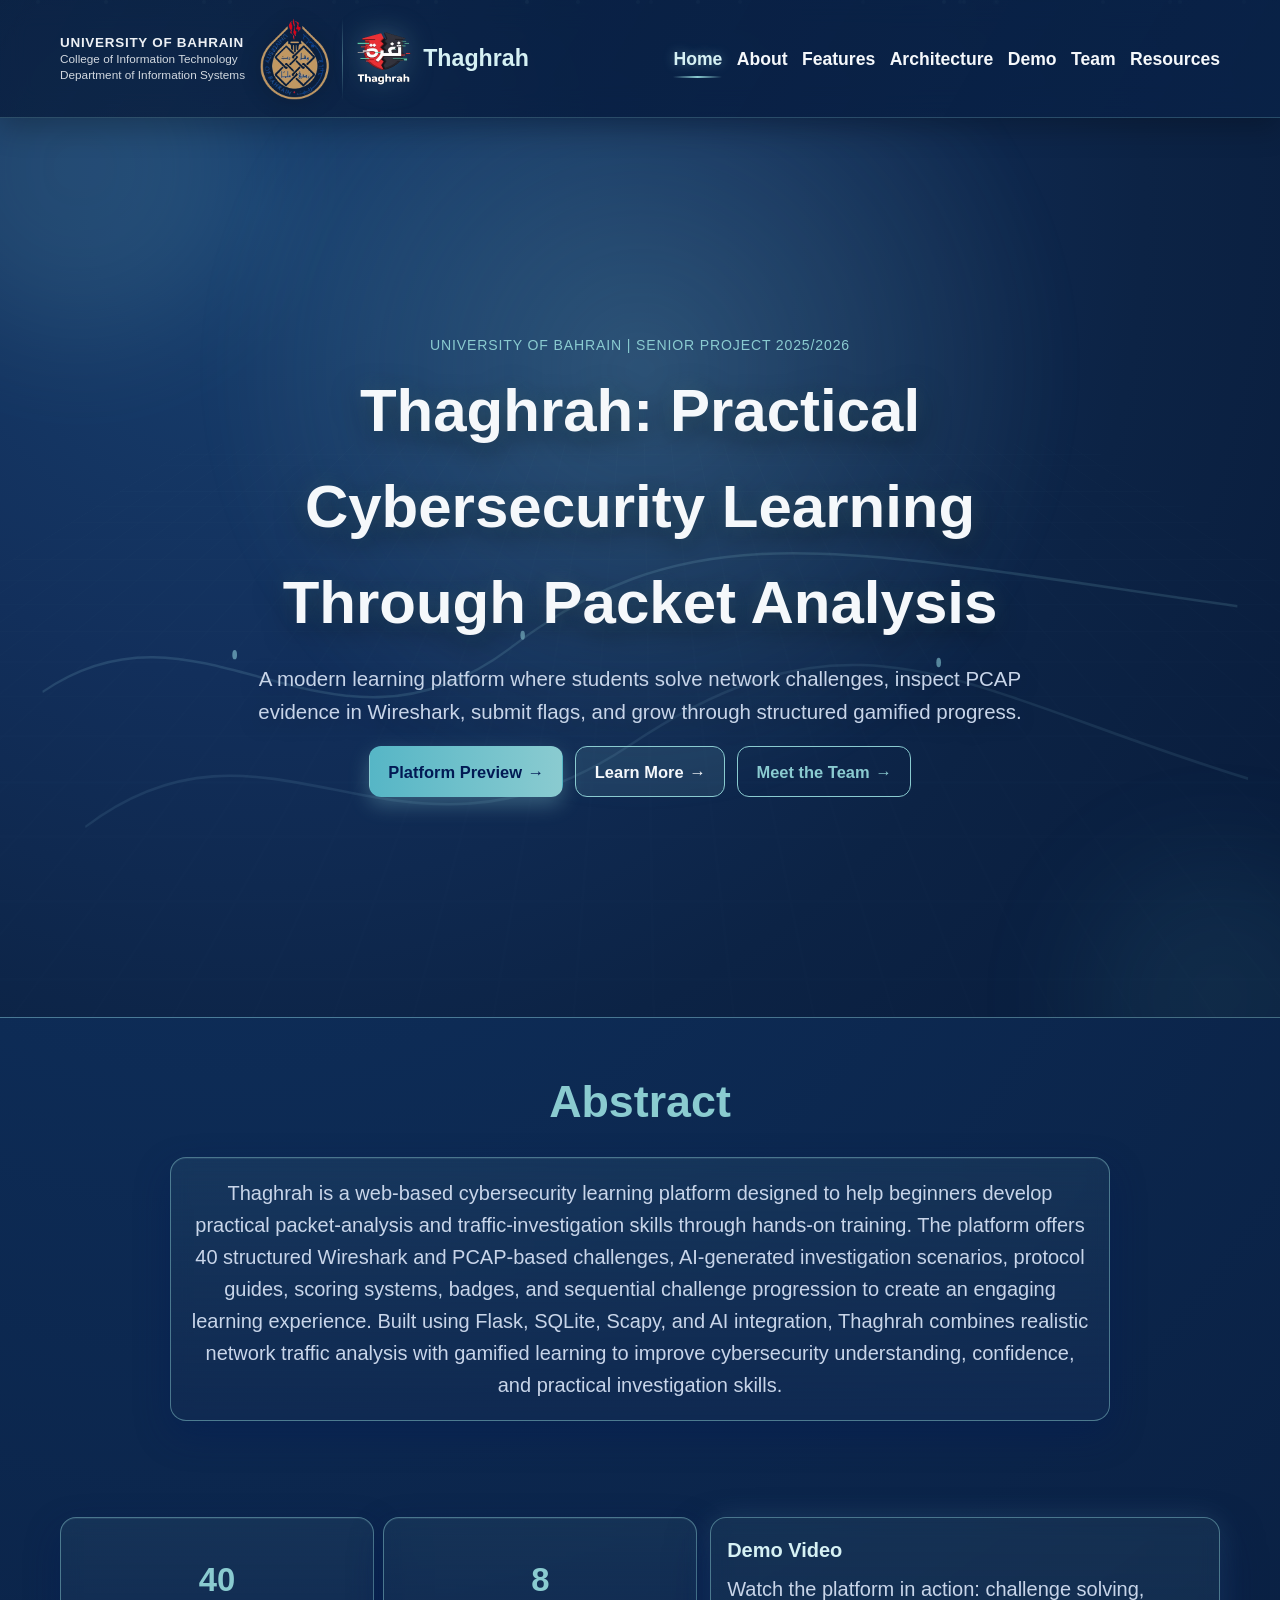
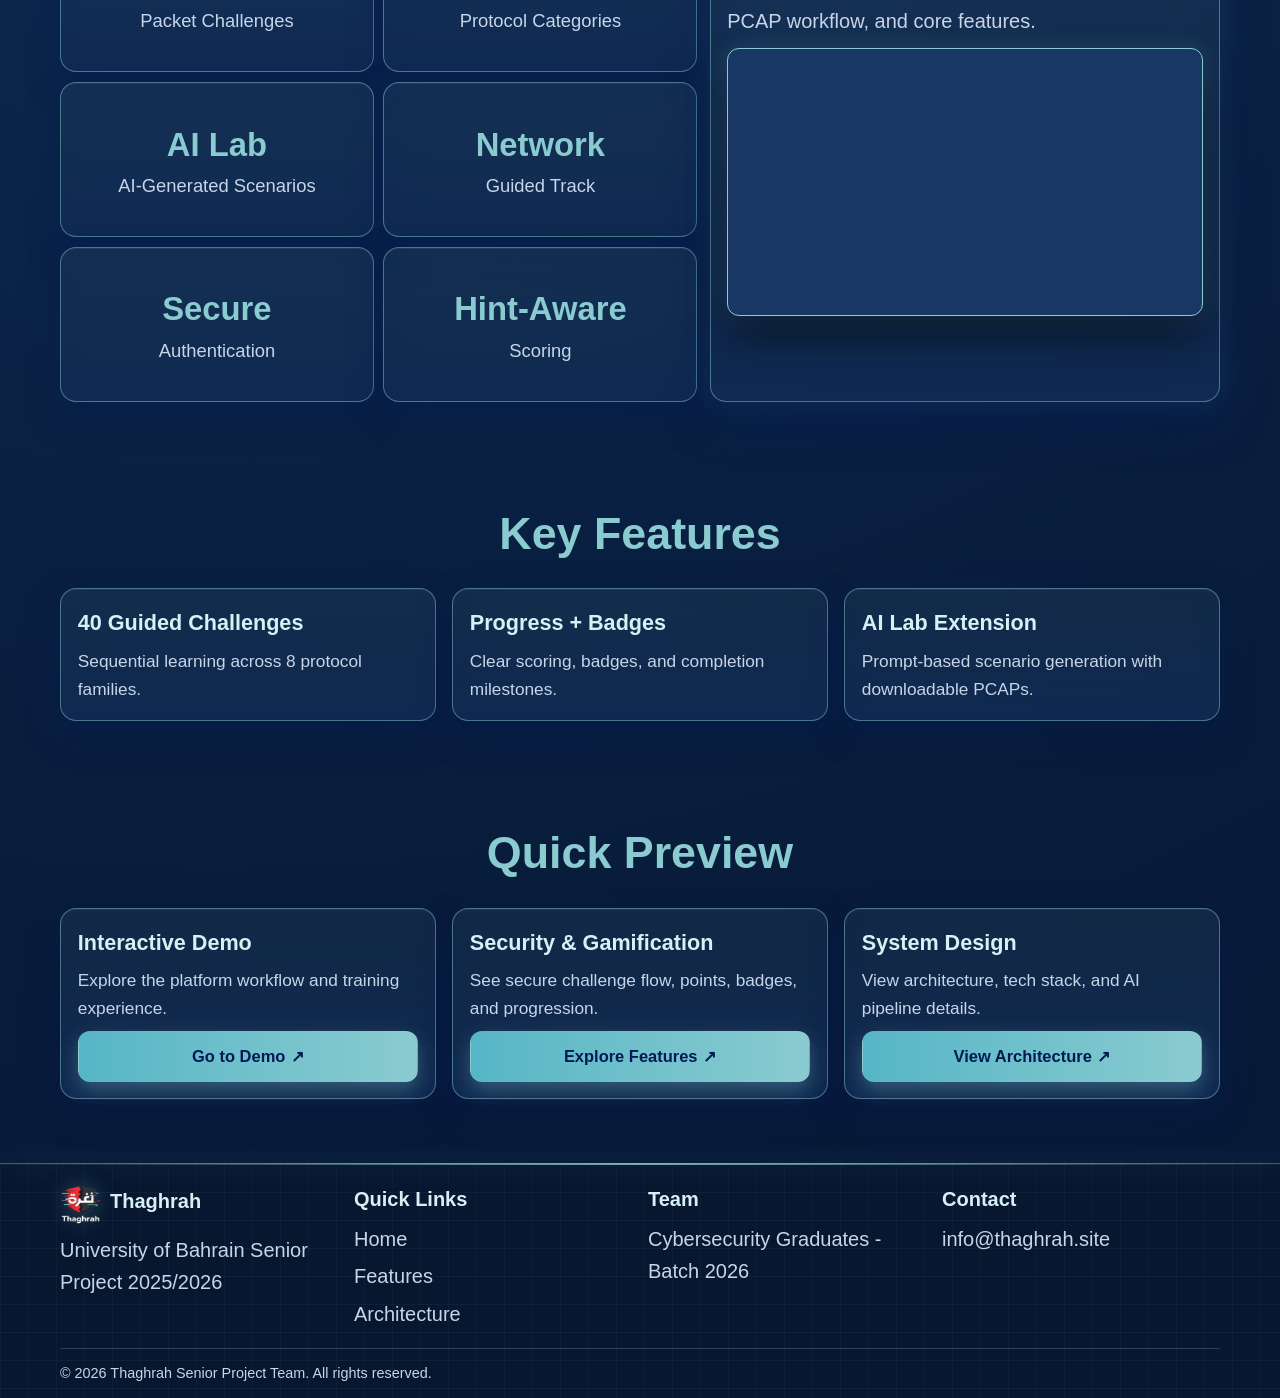
==== commit e5aa2fe9: "demo" ====
--- a/index.html
+++ b/index.html
@@ -62,7 +62,7 @@
         </div>
         <aside class="demo-video-panel">
           <h4>Demo Video</h4>
-          <p>Watch a quick walkthrough of Thaghrah workflow and challenge solving.</p>
+          <p>Watch the platform in action: challenge solving, PCAP workflow, and core features.</p>
           <div class="video-frame">
             <iframe
               src="https://www.youtube.com/embed/C9HqBI3txdY?rel=0"
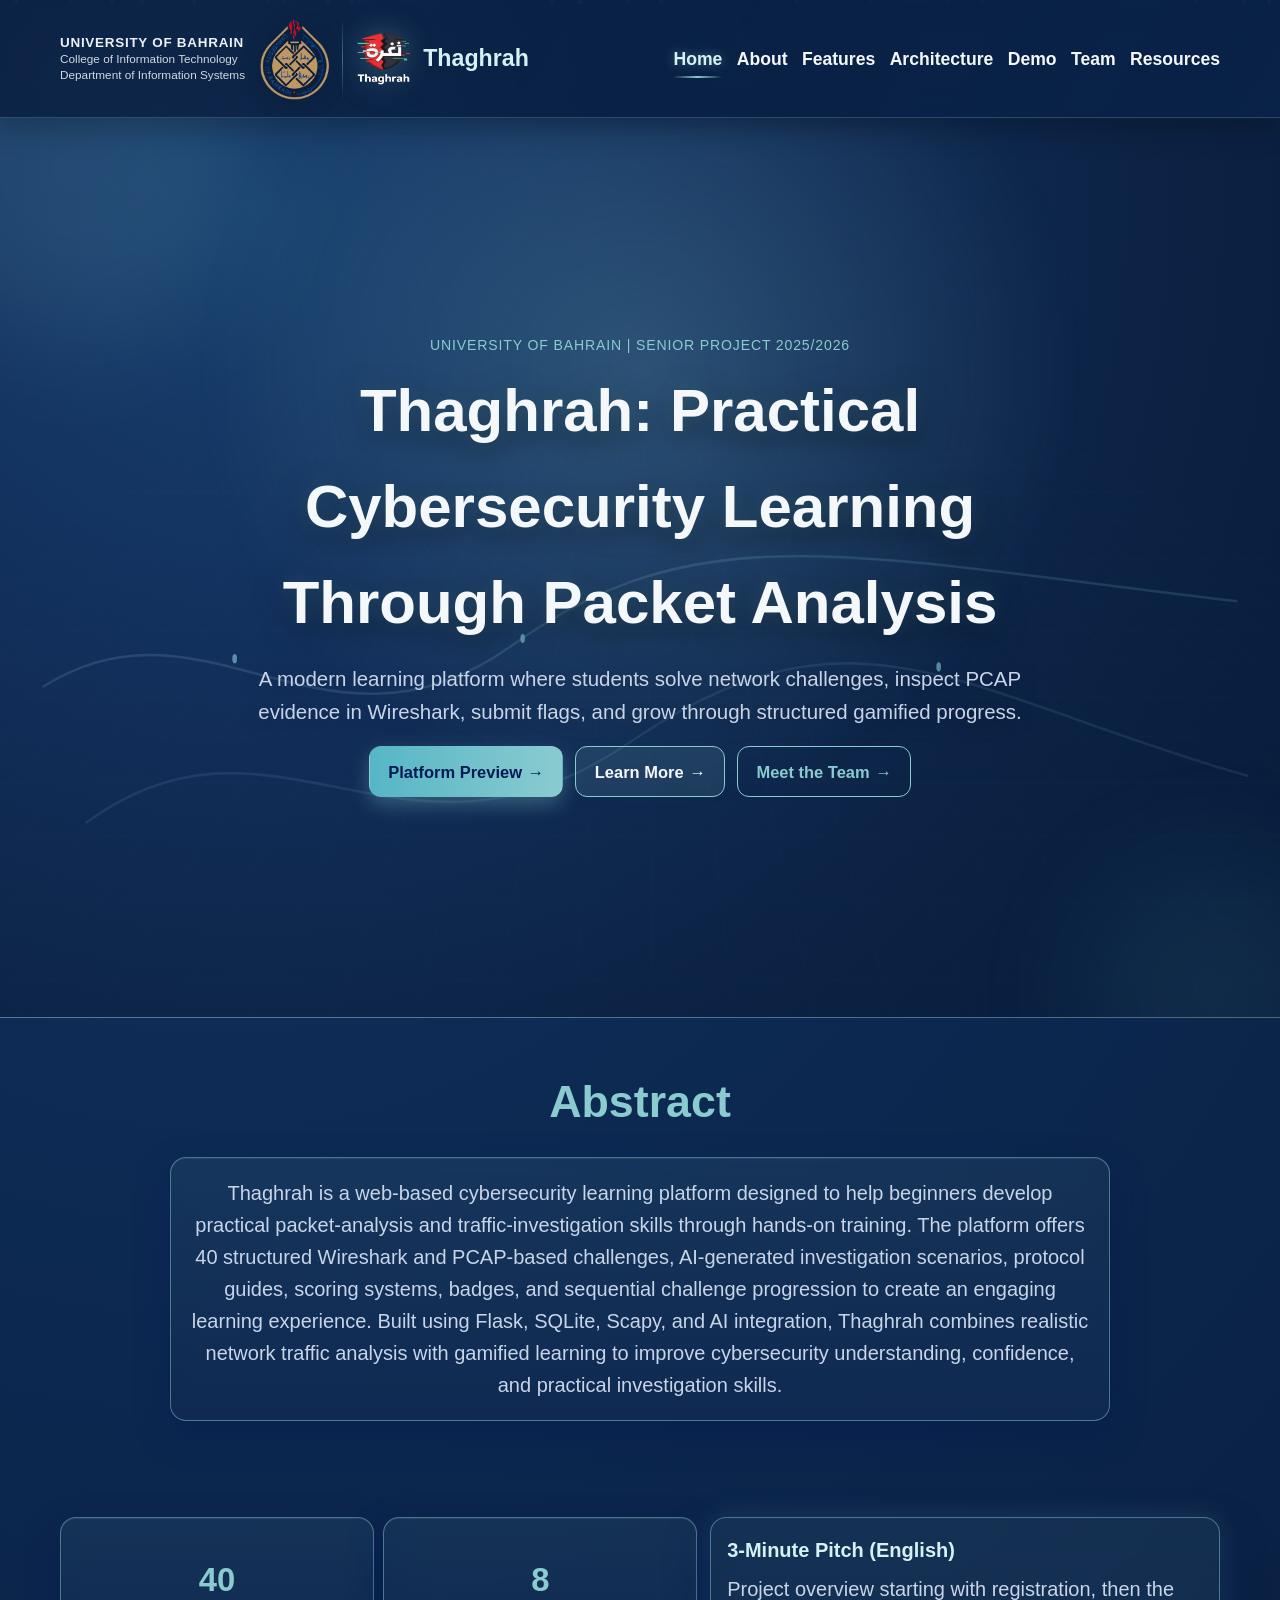
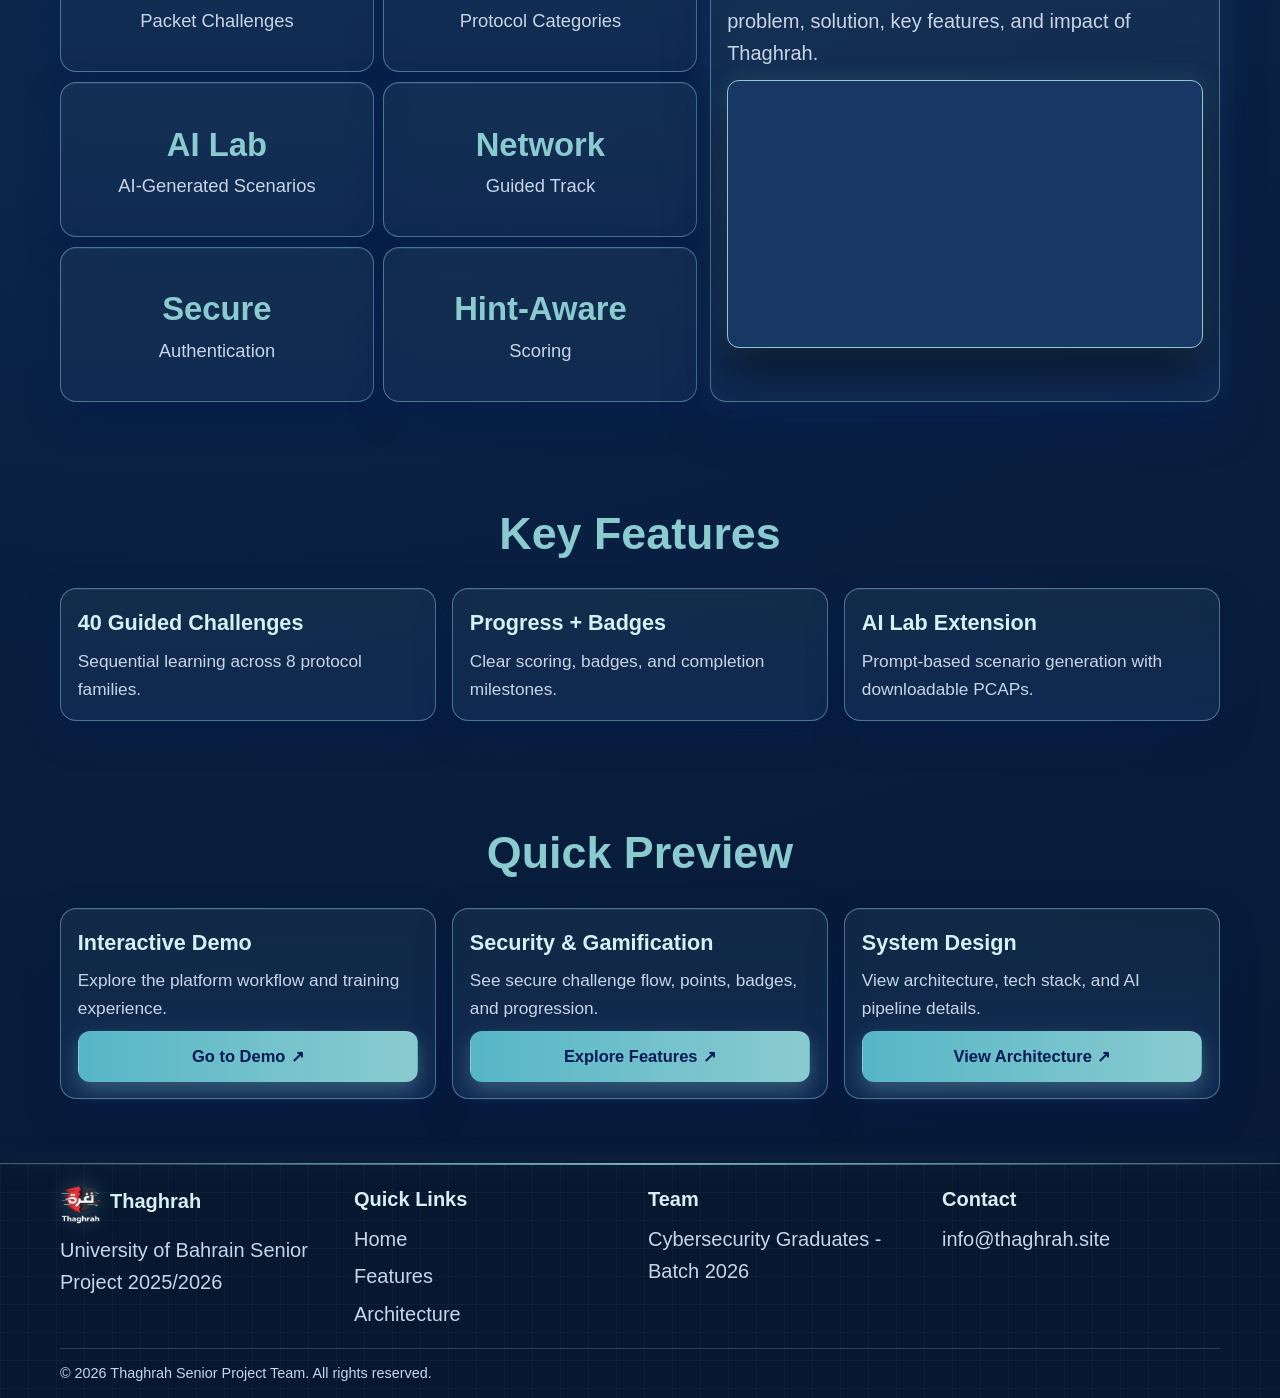
==== commit 5a47978f: "interface" ====
--- a/index.html
+++ b/index.html
@@ -61,12 +61,14 @@
           </div>
         </div>
         <aside class="demo-video-panel">
-          <h4>Demo Video</h4>
-          <p>Watch the platform in action: challenge solving, PCAP workflow, and core features.</p>
-          <div class="video-frame">
+          <h4>3-Minute Pitch (English)</h4>
+          <p>Project overview starting with registration, then the problem, solution, key features, and impact of Thaghrah.</p>
+          <div class="video-frame is-empty">
             <iframe
-              src="https://www.youtube.com/embed/C9HqBI3txdY?rel=0"
-              title="Thaghrah Demo Video"
+              class="demo-video-embed"
+              data-youtube-id=""
+              src=""
+              title="Thaghrah 3-minute pitch in English"
               loading="lazy"
               referrerpolicy="strict-origin-when-cross-origin"
               allow="accelerometer; autoplay; clipboard-write; encrypted-media; gyroscope; picture-in-picture; web-share"
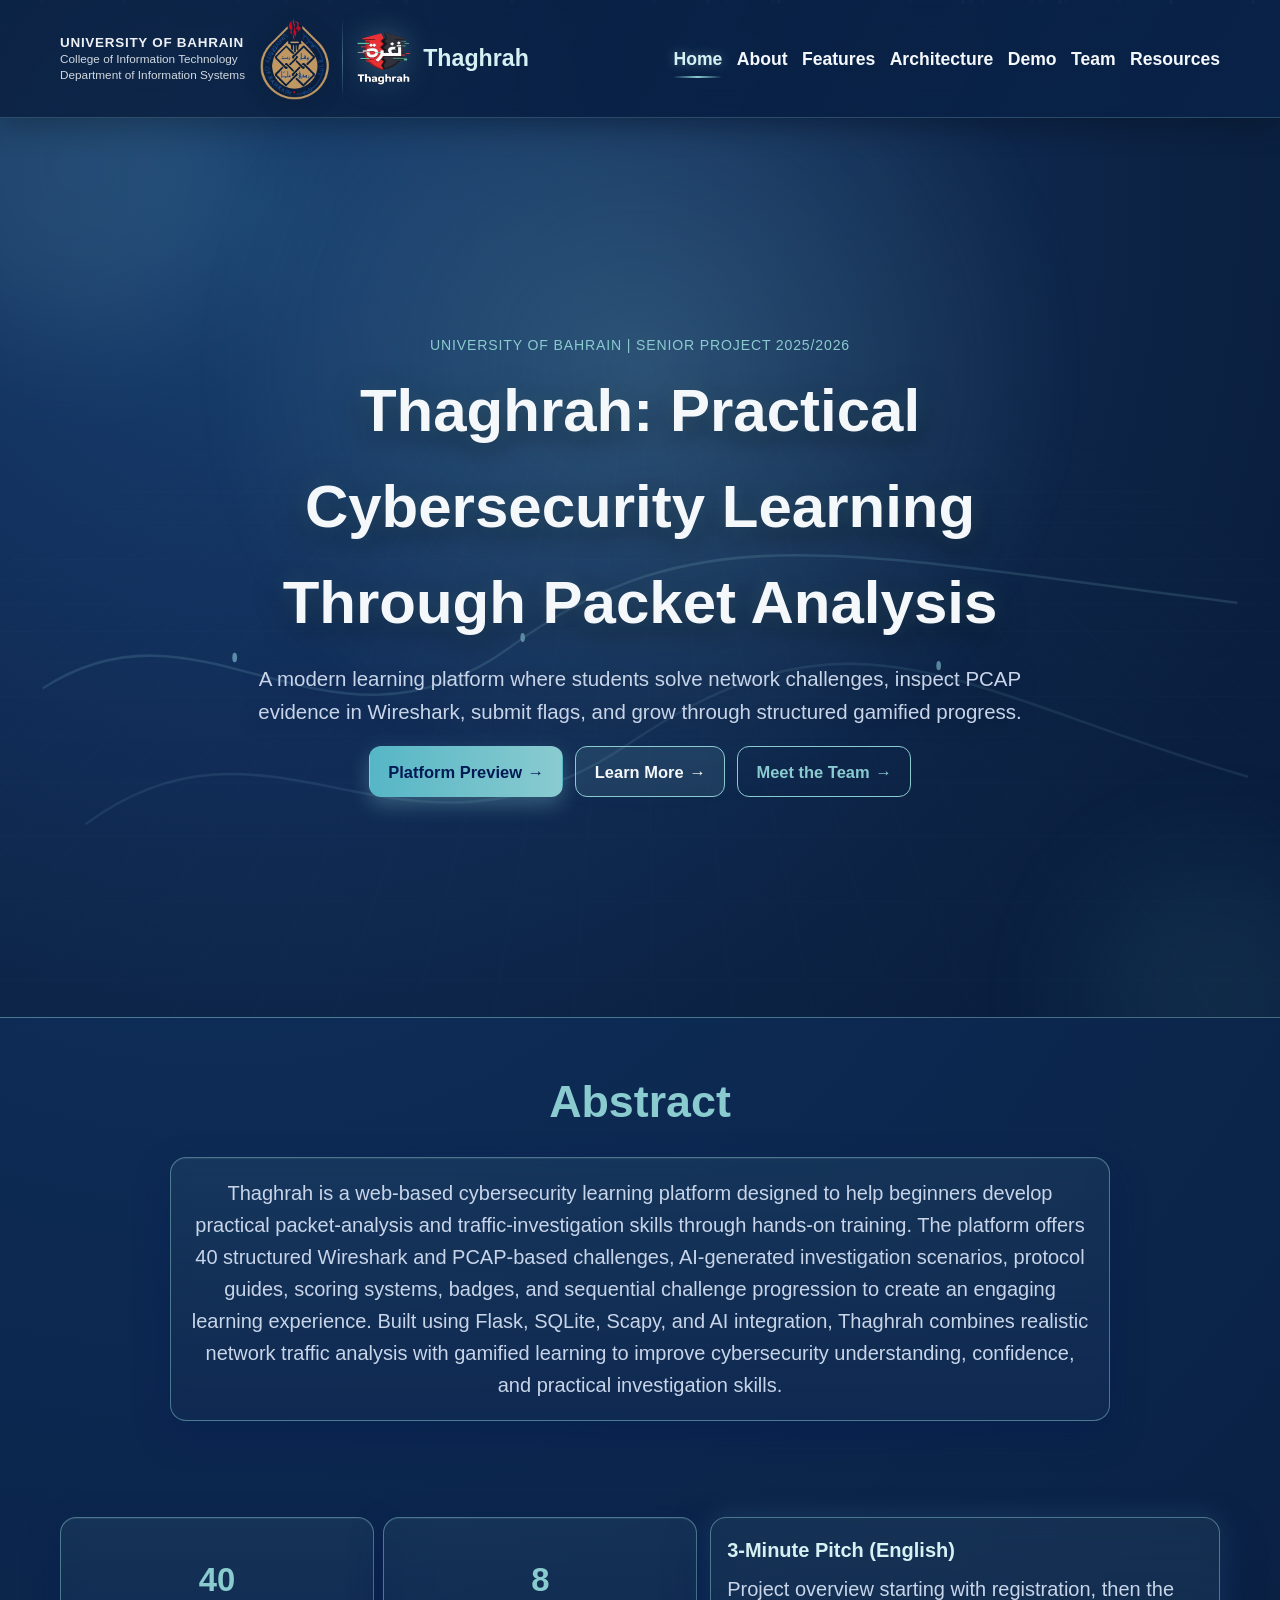
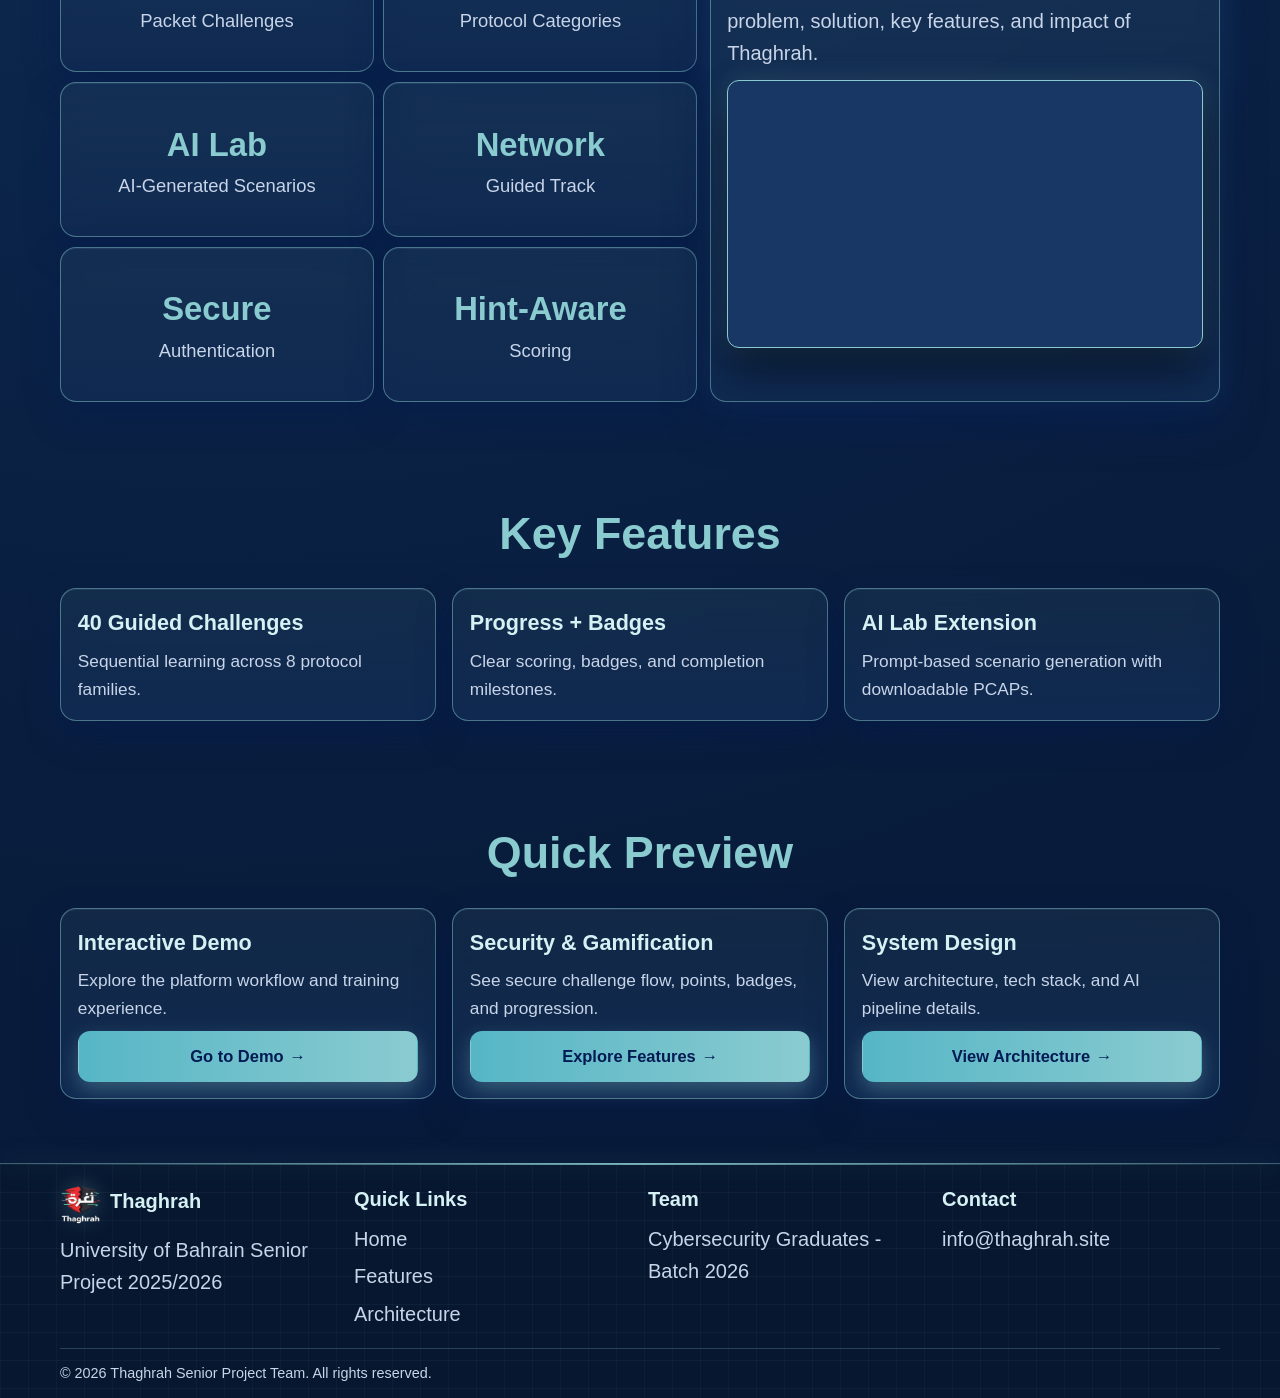
==== commit 43317c7c: "poster" ====
--- a/index.html
+++ b/index.html
@@ -3,6 +3,7 @@
   <head>
     <meta charset="UTF-8" />
     <meta name="viewport" content="width=device-width, initial-scale=1.0" />
+    <link rel="icon" href="./assets/logo-nav.png" type="image/png" />
     <meta name="referrer" content="strict-origin-when-cross-origin" />
     <title>Thaghrah | Home</title>
     <meta
--- a/styles.css
+++ b/styles.css
@@ -214,7 +214,12 @@
 .btn.outline { background: transparent; color: var(--accent); border-color: var(--accent); box-shadow: none; }
 .btn.primary { background: linear-gradient(90deg, var(--accent-strong) 0%, var(--accent) 100%); }
 .btn.block { display: block; width: 100%; text-align: center; margin-top: 0.5rem; }
-.btn.block::after { content: "↗"; }
+.btn.block::after { content: "→"; }
+.resource-card .btn.block[href^="http"]::after,
+.resource-card .btn.block[href$=".pdf"]::after,
+.resource-card .btn.open-external-tab::after {
+  content: "↗";
+}
 
 .hero::before,
 .hero::after {
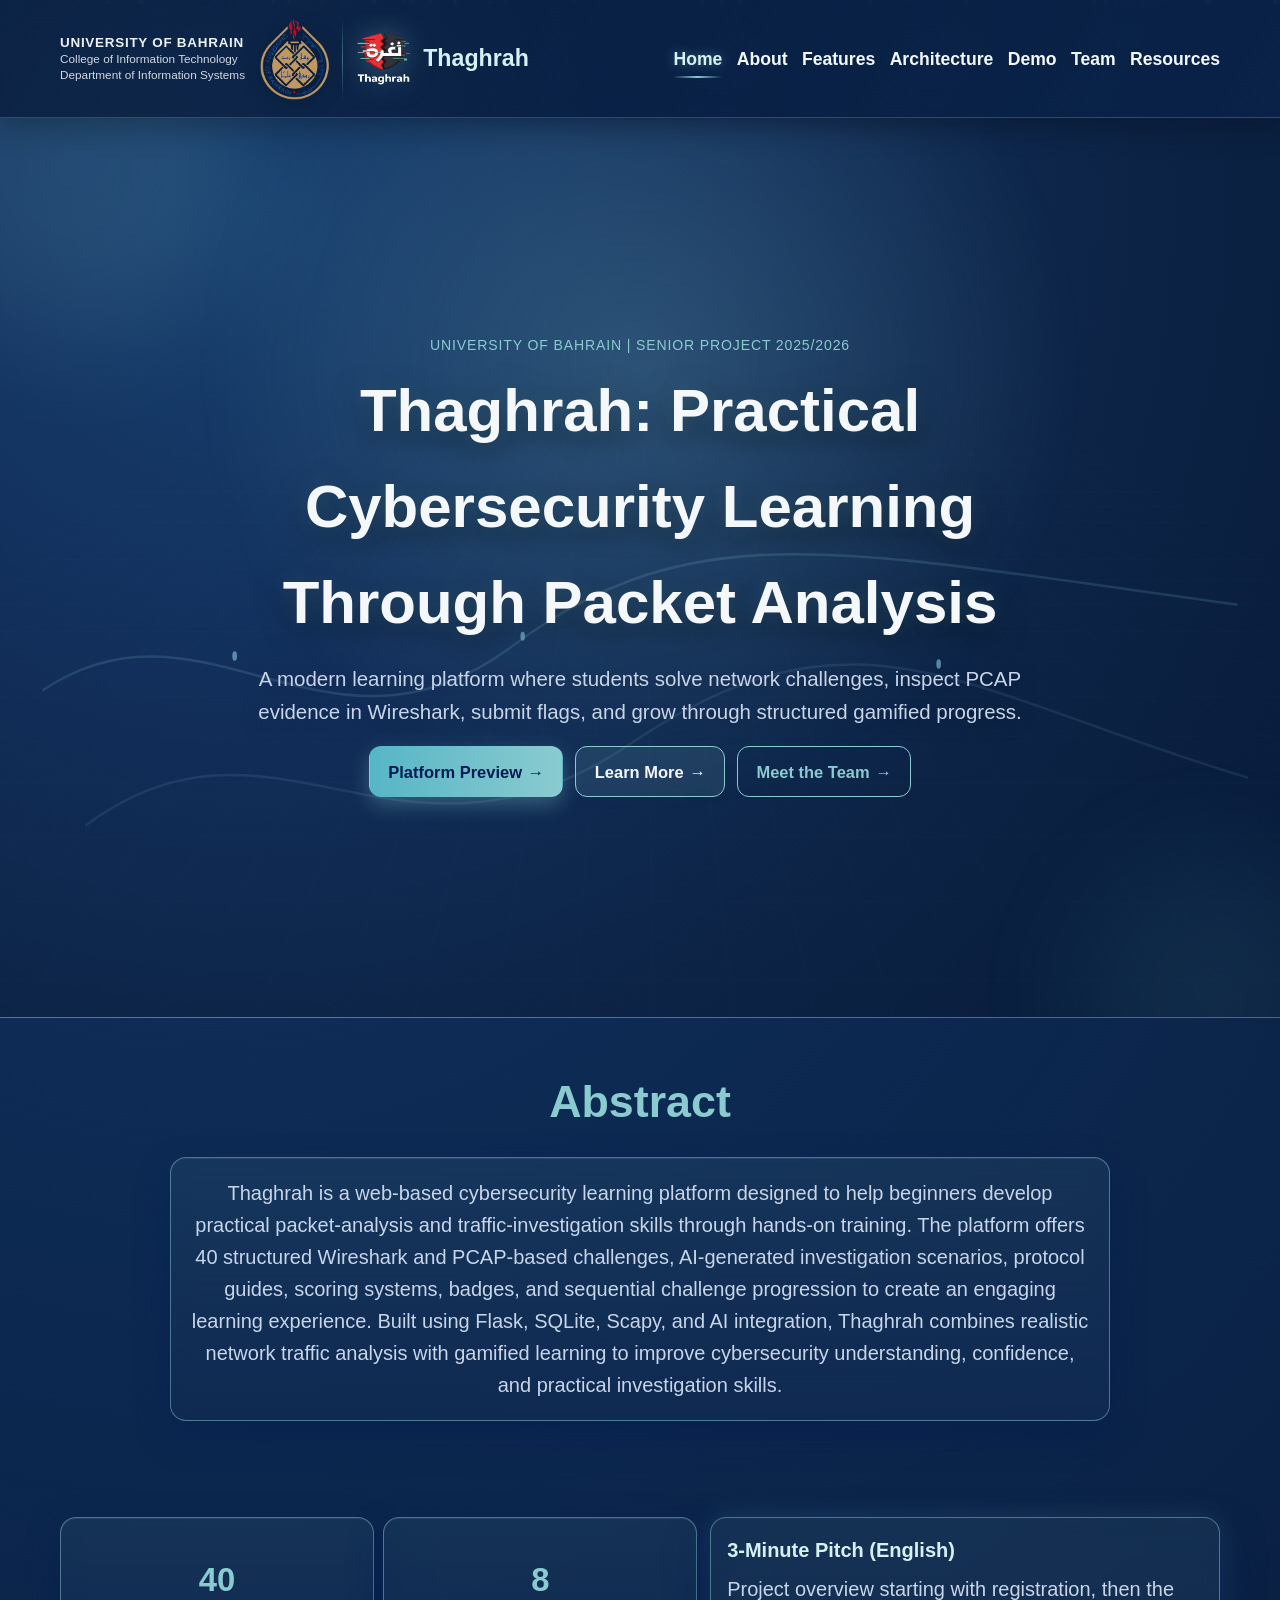
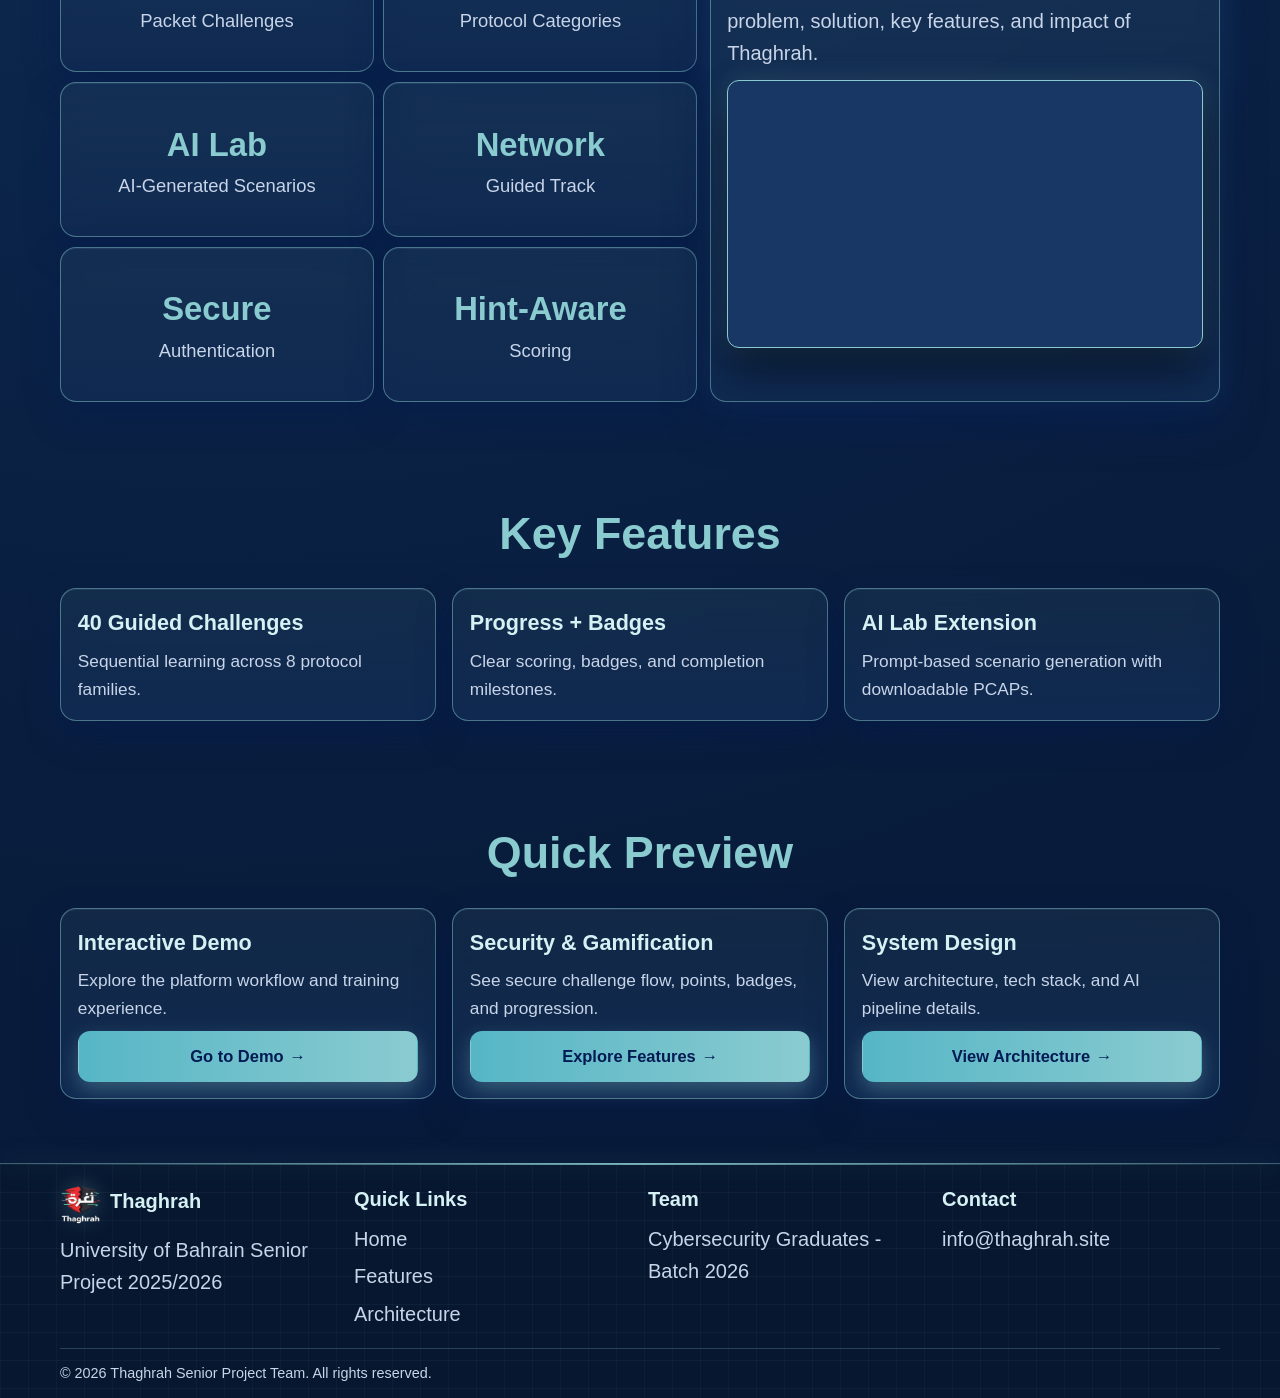
==== commit 049d0edb: "demo" ====
--- a/index.html
+++ b/index.html
@@ -64,11 +64,11 @@
         <aside class="demo-video-panel">
           <h4>3-Minute Pitch (English)</h4>
           <p>Project overview starting with registration, then the problem, solution, key features, and impact of Thaghrah.</p>
-          <div class="video-frame is-empty">
+          <div class="video-frame">
             <iframe
               class="demo-video-embed"
-              data-youtube-id=""
-              src=""
+              data-youtube-id="-2Q9Dz09QXQ"
+              src="https://www.youtube.com/embed/-2Q9Dz09QXQ?rel=0"
               title="Thaghrah 3-minute pitch in English"
               loading="lazy"
               referrerpolicy="strict-origin-when-cross-origin"
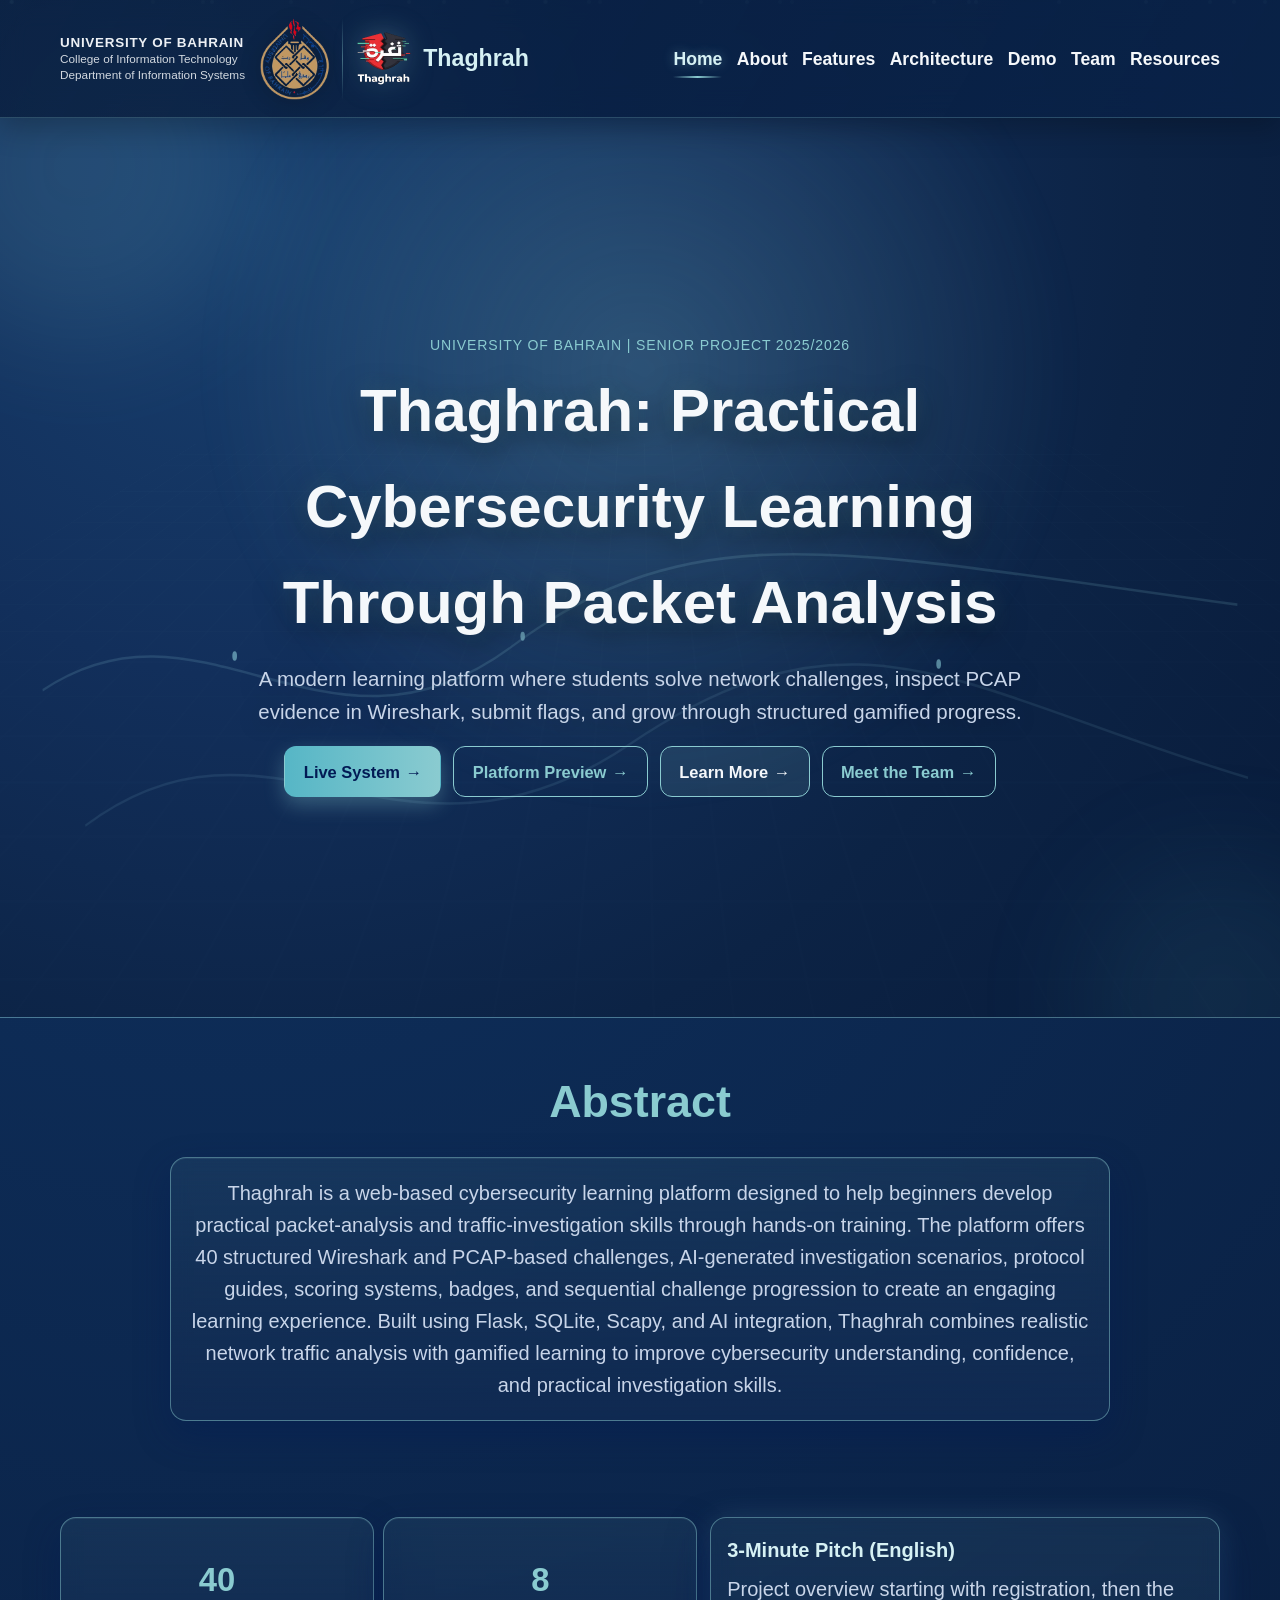
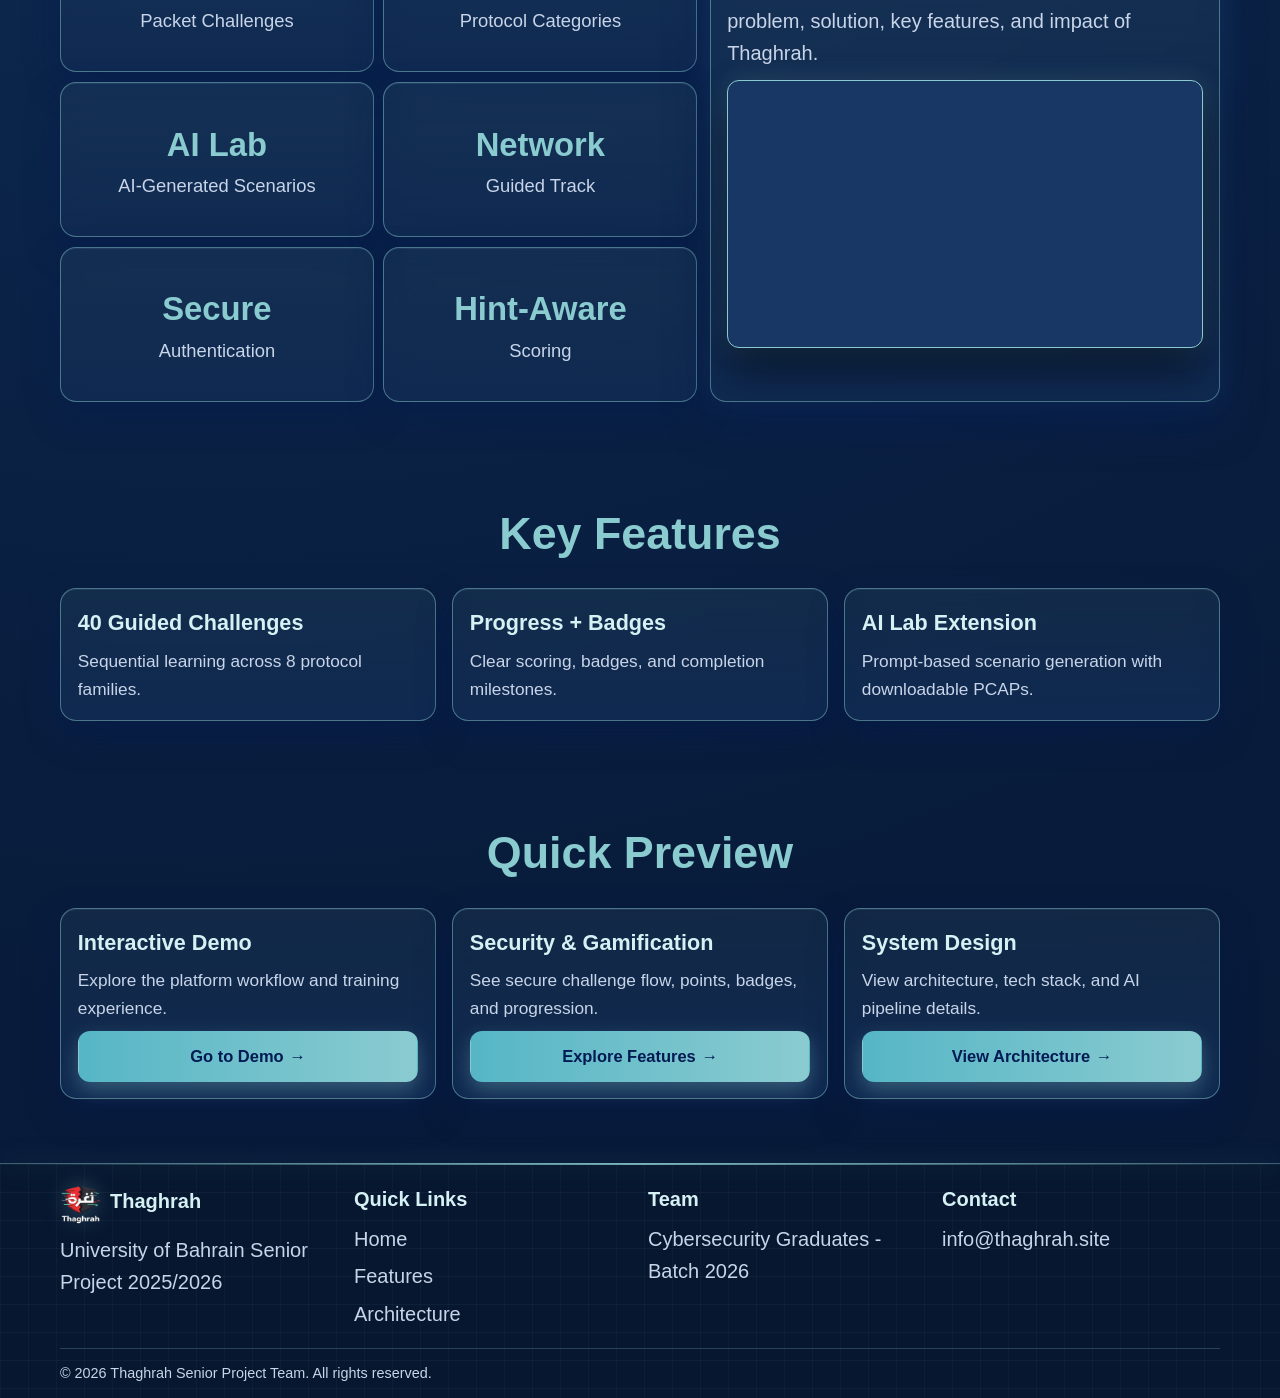
==== commit 3391a711: "Live system" ====
--- a/index.html
+++ b/index.html
@@ -25,7 +25,8 @@
           evidence in Wireshark, submit flags, and grow through structured gamified progress.
         </p>
         <div class="hero-actions">
-          <a class="btn primary" href="./demo.html">Platform Preview</a>
+          <a class="btn primary" href="https://thaghrah-project-1.onrender.com/" target="_blank" rel="noopener noreferrer">Live System</a>
+          <a class="btn outline" href="./demo.html">Platform Preview</a>
           <a class="btn ghost" href="./about.html">Learn More</a>
           <a class="btn outline" href="./team.html">Meet the Team</a>
         </div>
--- a/styles.css
+++ b/styles.css
@@ -534,6 +534,9 @@
 }
 .resource-card {
   isolation: isolate;
+}
+.resources-grid > .resource-card-last {
+  grid-column: 2;
 }
 .problem-grid .problem-card {
   min-height: 255px;
@@ -1200,6 +1203,12 @@
     grid-template-columns: 1fr;
     max-width: none;
   }
+  .resources-grid > .resource-card-last {
+    grid-column: 1 / -1;
+    max-width: calc((100% - 1rem) / 2);
+    justify-self: center;
+    width: 100%;
+  }
   .footer-grid { grid-template-columns: 1fr 1fr; }
 }
 
@@ -1279,6 +1288,11 @@
   #conclusion .info-grid { grid-template-columns: 1fr; }
   .mini-stat { min-height: 130px; }
   .resource-card p { min-height: 0; }
+  .resources-grid > .resource-card-last {
+    grid-column: auto;
+    max-width: none;
+    justify-self: stretch;
+  }
   .hero-network { opacity: 0.42; }
   .hero-content h2 { text-shadow: 0 6px 18px rgba(0, 0, 0, 0.45); }
   .info-banner.abstract-ar {
